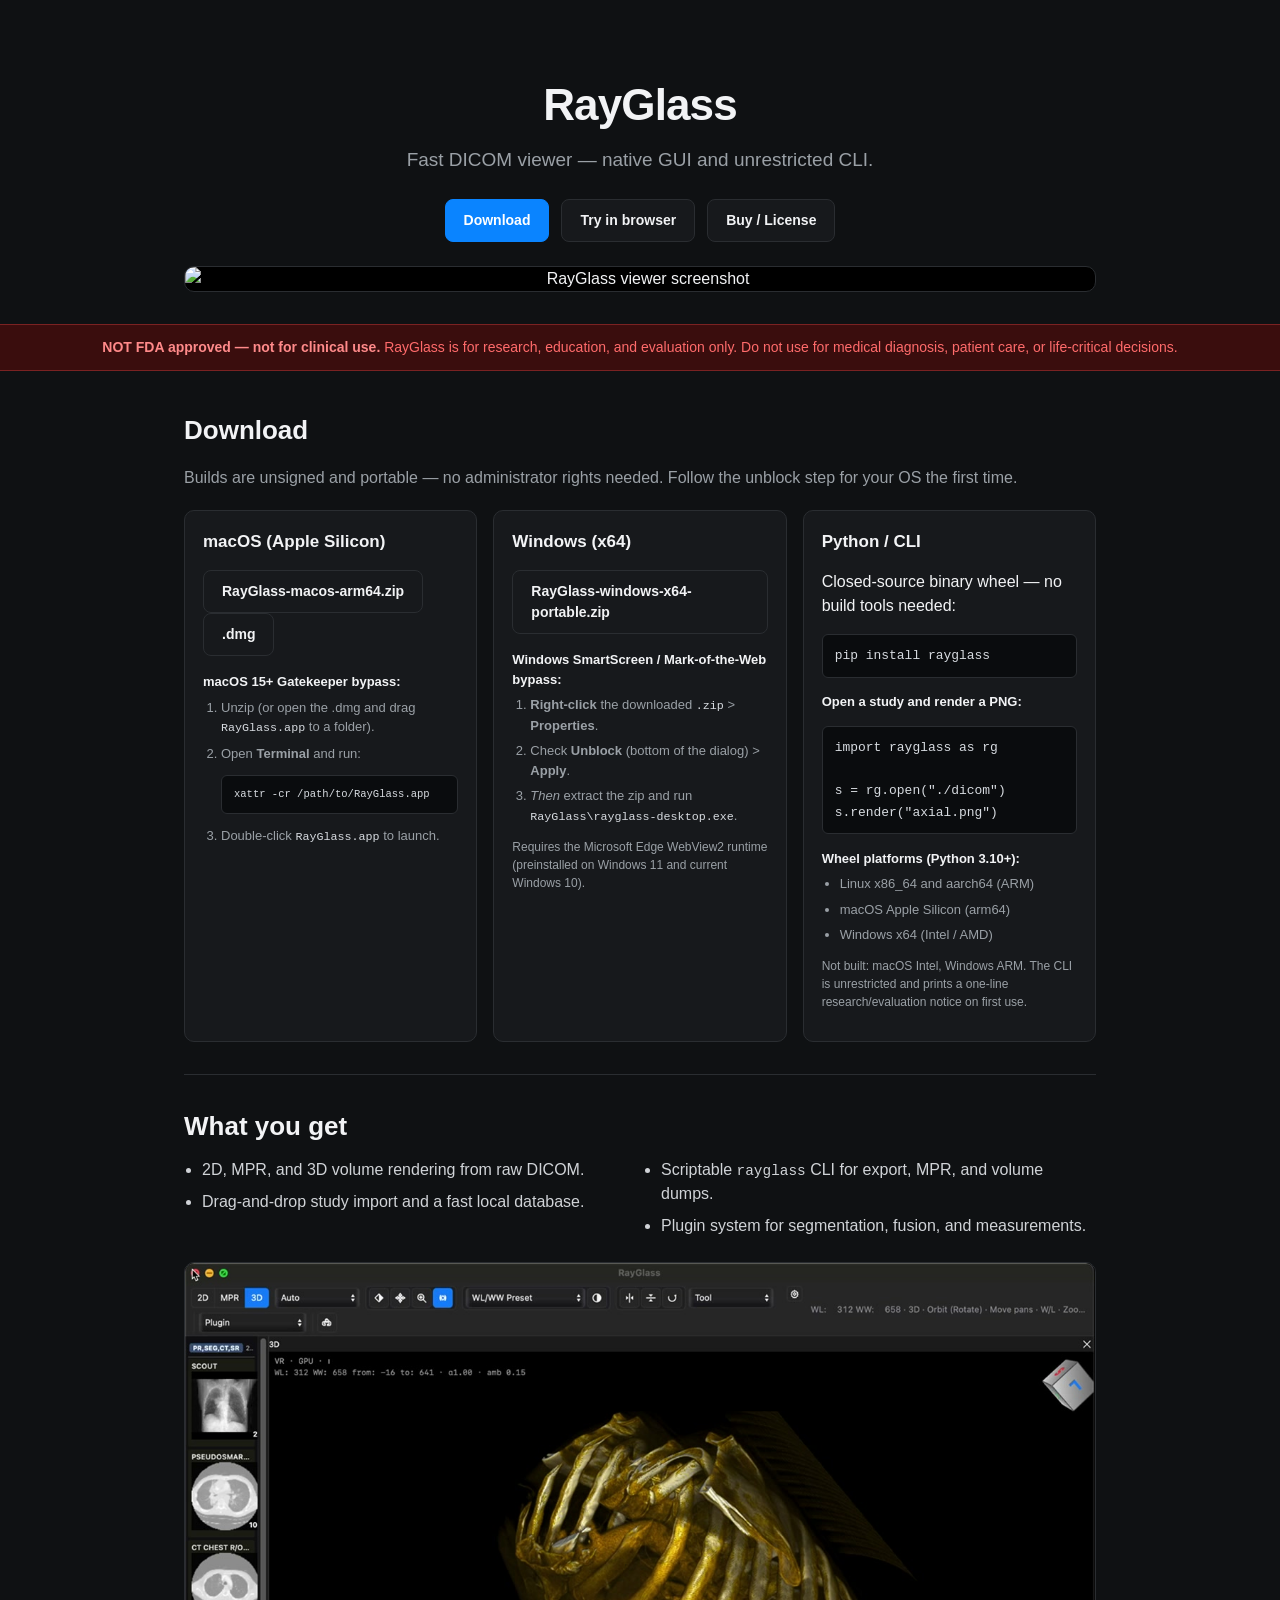
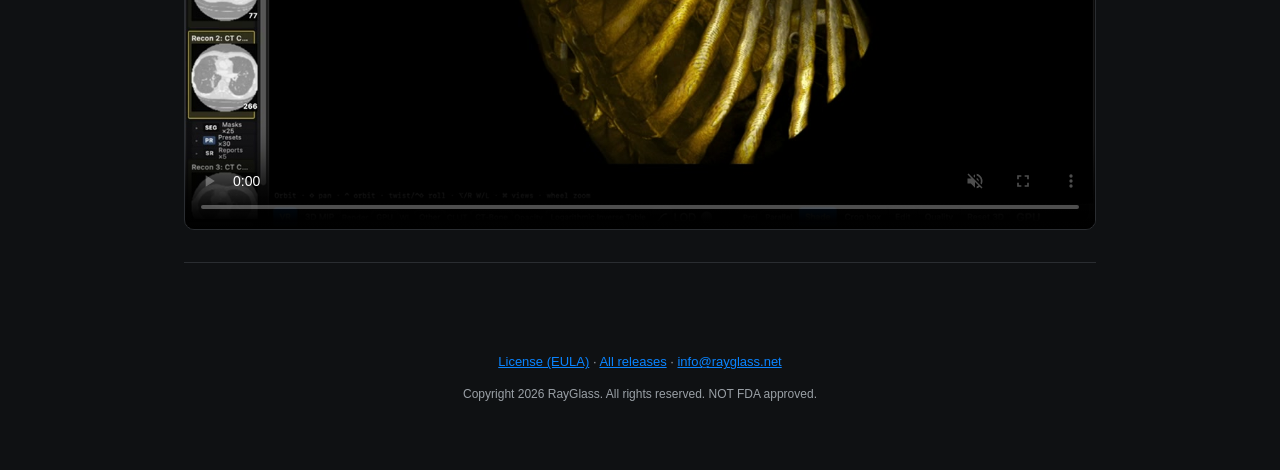
==== index.html @ 427aa5a1 "Publish WebGPU SPA under /app and ship demo CT zip. Landing page deep-links to /app/?study=ct; Pages" ====
<!doctype html>
<html lang="en">
  <head>
    <meta charset="UTF-8" />
    <meta name="viewport" content="width=device-width, initial-scale=1.0" />
    <!-- Pre-launch: keep the site out of search indexes. -->
    <meta name="robots" content="noindex, nofollow" />
    <title>RayGlass — DICOM viewer (evaluation)</title>
    <meta
      name="description"
      content="RayGlass — fast DICOM viewer with GUI and CLI. Research/evaluation use only; not for clinical diagnosis."
    />
    <link rel="stylesheet" href="./styles.css" />
  </head>
  <body>
    <header class="hero">
      <h1>RayGlass</h1>
      <p class="tagline">Fast DICOM viewer — native GUI and unrestricted CLI.</p>
      <div class="cta">
        <a class="btn primary" href="#download">Download</a>
        <a class="btn" href="/app/?study=ct">Try in browser</a>
        <a class="btn" href="mailto:info@rayglass.net?subject=RayGlass%20license%20/%20purchase"
          >Buy / License</a
        >
      </div>
      <!-- MEDIA SLOT: hero screenshot (add docs/website/assets/hero.png). -->
      <figure class="media hero-media">
        <img src="./assets/hero.png" alt="RayGlass viewer screenshot" loading="lazy" />
      </figure>
    </header>

    <div class="banner" role="alert">
      <strong>NOT FDA approved — not for clinical use.</strong> RayGlass is for research,
      education, and evaluation only. Do not use for medical diagnosis, patient care, or
      life-critical decisions.
    </div>

    <main>
      <section id="download" class="section">
        <h2>Download</h2>
        <p class="muted">
          Builds are unsigned and portable — no administrator rights needed. Follow the unblock step
          for your OS the first time.
        </p>

        <div class="cards">
          <article class="card">
            <h3>macOS (Apple Silicon)</h3>
            <p>
              <a
                class="btn"
                href="https://github.com/rayglass-org/rayglass.net/releases/latest/download/RayGlass-macos-arm64.zip"
                >RayGlass-macos-arm64.zip</a
              >
              <a
                class="btn ghost"
                href="https://github.com/rayglass-org/rayglass.net/releases/latest/download/RayGlass-macos-arm64.dmg"
                >.dmg</a
              >
            </p>
            <p class="steps-label">macOS 15+ Gatekeeper bypass:</p>
            <ol>
              <li>Unzip (or open the .dmg and drag <code>RayGlass.app</code> to a folder).</li>
              <li>
                Open <strong>Terminal</strong> and run:
                <pre><code>xattr -cr /path/to/RayGlass.app</code></pre>
              </li>
              <li>Double-click <code>RayGlass.app</code> to launch.</li>
            </ol>
          </article>

          <article class="card">
            <h3>Windows (x64)</h3>
            <p>
              <a
                class="btn"
                href="https://github.com/rayglass-org/rayglass.net/releases/latest/download/RayGlass-windows-x64-portable.zip"
                >RayGlass-windows-x64-portable.zip</a
              >
            </p>
            <p class="steps-label">Windows SmartScreen / Mark-of-the-Web bypass:</p>
            <ol>
              <li>
                <strong>Right-click</strong> the downloaded <code>.zip</code> &gt;
                <strong>Properties</strong>.
              </li>
              <li>
                Check <strong>Unblock</strong> (bottom of the dialog) &gt; <strong>Apply</strong>.
              </li>
              <li>
                <em>Then</em> extract the zip and run <code>RayGlass\rayglass-desktop.exe</code>.
              </li>
            </ol>
            <p class="muted small">
              Requires the Microsoft Edge WebView2 runtime (preinstalled on Windows 11 and current
              Windows 10).
            </p>
          </article>

          <article class="card">
            <h3>Python / CLI</h3>
            <p>Closed-source binary wheel — no build tools needed:</p>
            <pre><code>pip install rayglass</code></pre>
            <p class="steps-label">Open a study and render a PNG:</p>
            <pre><code>import rayglass as rg

s = rg.open("./dicom")
s.render("axial.png")</code></pre>
            <p class="steps-label">Wheel platforms (Python 3.10+):</p>
            <ul>
              <li>Linux x86_64 and aarch64 (ARM)</li>
              <li>macOS Apple Silicon (arm64)</li>
              <li>Windows x64 (Intel / AMD)</li>
            </ul>
            <p class="muted small">
              Not built: macOS Intel, Windows ARM. The CLI is unrestricted and prints a one-line
              research/evaluation notice on first use.
            </p>
          </article>
        </div>
      </section>

      <section class="section">
        <h2>What you get</h2>
        <ul class="features">
          <li>2D, MPR, and 3D volume rendering from raw DICOM.</li>
          <li>Drag-and-drop study import and a fast local database.</li>
          <li>Scriptable <code>rayglass</code> CLI for export, MPR, and volume dumps.</li>
          <li>Plugin system for segmentation, fusion, and measurements.</li>
        </ul>
        <figure class="media">
          <video
            controls
            muted
            playsinline
            loop
            preload="metadata"
            poster="./assets/walkthrough-poster.jpg"
          >
            <source src="./assets/walkthrough.mp4" type="video/mp4" />
          </video>
        </figure>
      </section>
    </main>

    <footer class="footer">
      <p>
        <a href="./license.html">License (EULA)</a>
        &middot;
        <a href="https://github.com/rayglass-org/rayglass.net/releases">All releases</a>
        &middot;
        <a href="mailto:info@rayglass.net">info@rayglass.net</a>
      </p>
      <p class="muted small">Copyright 2026 RayGlass. All rights reserved. NOT FDA approved.</p>
    </footer>
  </body>
</html>
---- styles.css ----
:root {
  --bg: #0f1113;
  --panel: #17191c;
  --fg: #f2f3f5;
  --muted: #9aa0a6;
  --accent: #0a84ff;
  --border: #2a2d31;
  --warn-bg: #3a0d0d;
  --warn-border: #7a2222;
  --warn-fg: #ff6b6b;
  --font: -apple-system, BlinkMacSystemFont, "Segoe UI", Roboto, Helvetica, Arial, sans-serif;
  --mono: ui-monospace, SFMono-Regular, Menlo, Consolas, monospace;
}

* {
  box-sizing: border-box;
}

html,
body {
  margin: 0;
  background: var(--bg);
  color: var(--fg);
  font-family: var(--font);
  line-height: 1.5;
}

a {
  color: var(--accent);
}

code,
pre {
  font-family: var(--mono);
  font-size: 0.9em;
}

pre {
  background: #0a0c0e;
  border: 1px solid var(--border);
  border-radius: 6px;
  padding: 10px 12px;
  overflow-x: auto;
}

.hero {
  max-width: 960px;
  margin: 0 auto;
  padding: 72px 24px 32px;
  text-align: center;
}

.hero h1 {
  font-size: 44px;
  margin: 0 0 8px;
  letter-spacing: -0.02em;
}

.tagline {
  font-size: 19px;
  color: var(--muted);
  margin: 0 0 24px;
}

.cta {
  display: flex;
  gap: 12px;
  justify-content: center;
  flex-wrap: wrap;
}

.btn {
  display: inline-block;
  padding: 10px 18px;
  border-radius: 8px;
  border: 1px solid var(--border);
  background: var(--panel);
  color: var(--fg);
  text-decoration: none;
  font-weight: 600;
  font-size: 14px;
}

.btn.primary {
  background: var(--accent);
  border-color: var(--accent);
  color: #fff;
}

.btn.ghost {
  background: transparent;
}

.btn:hover {
  filter: brightness(1.1);
}

.banner {
  background: var(--warn-bg);
  border-top: 1px solid var(--warn-border);
  border-bottom: 1px solid var(--warn-border);
  color: var(--warn-fg);
  text-align: center;
  padding: 12px 24px;
  font-size: 14px;
}

.banner strong {
  color: #ff8a8a;
}

main {
  max-width: 960px;
  margin: 0 auto;
  padding: 8px 24px 48px;
}

.section {
  padding: 32px 0;
  border-bottom: 1px solid var(--border);
}

.section h2 {
  font-size: 26px;
  margin: 0 0 8px;
}

.muted {
  color: var(--muted);
}

.small {
  font-size: 12px;
}

.cards {
  display: grid;
  grid-template-columns: repeat(auto-fit, minmax(260px, 1fr));
  gap: 16px;
  margin-top: 20px;
}

.card {
  background: var(--panel);
  border: 1px solid var(--border);
  border-radius: 10px;
  padding: 18px;
}

.card h3 {
  margin: 0 0 12px;
  font-size: 17px;
}

.steps-label {
  font-weight: 600;
  margin: 14px 0 6px;
  font-size: 13px;
}

.features {
  columns: 2;
  gap: 24px;
  margin: 12px 0 0;
  padding-left: 18px;
  color: #d0d3d7;
}

.features li {
  margin-bottom: 8px;
}

.card ol,
.card ul {
  margin: 0;
  padding-left: 18px;
  font-size: 13px;
  color: var(--muted);
}

.card ol li,
.card ul li {
  margin-bottom: 6px;
}

.card code {
  color: #d7dbe0;
}

.media {
  margin: 24px 0 0;
}

.media img,
.media video {
  width: 100%;
  border: 1px solid var(--border);
  border-radius: 10px;
  display: block;
  background: #000;
}

.footer {
  max-width: 960px;
  margin: 0 auto;
  padding: 28px 24px 56px;
  text-align: center;
  color: var(--muted);
  font-size: 13px;
}

@media (max-width: 640px) {
  .features {
    columns: 1;
  }
  .hero {
    padding-top: 48px;
  }
  .hero h1 {
    font-size: 34px;
  }
}
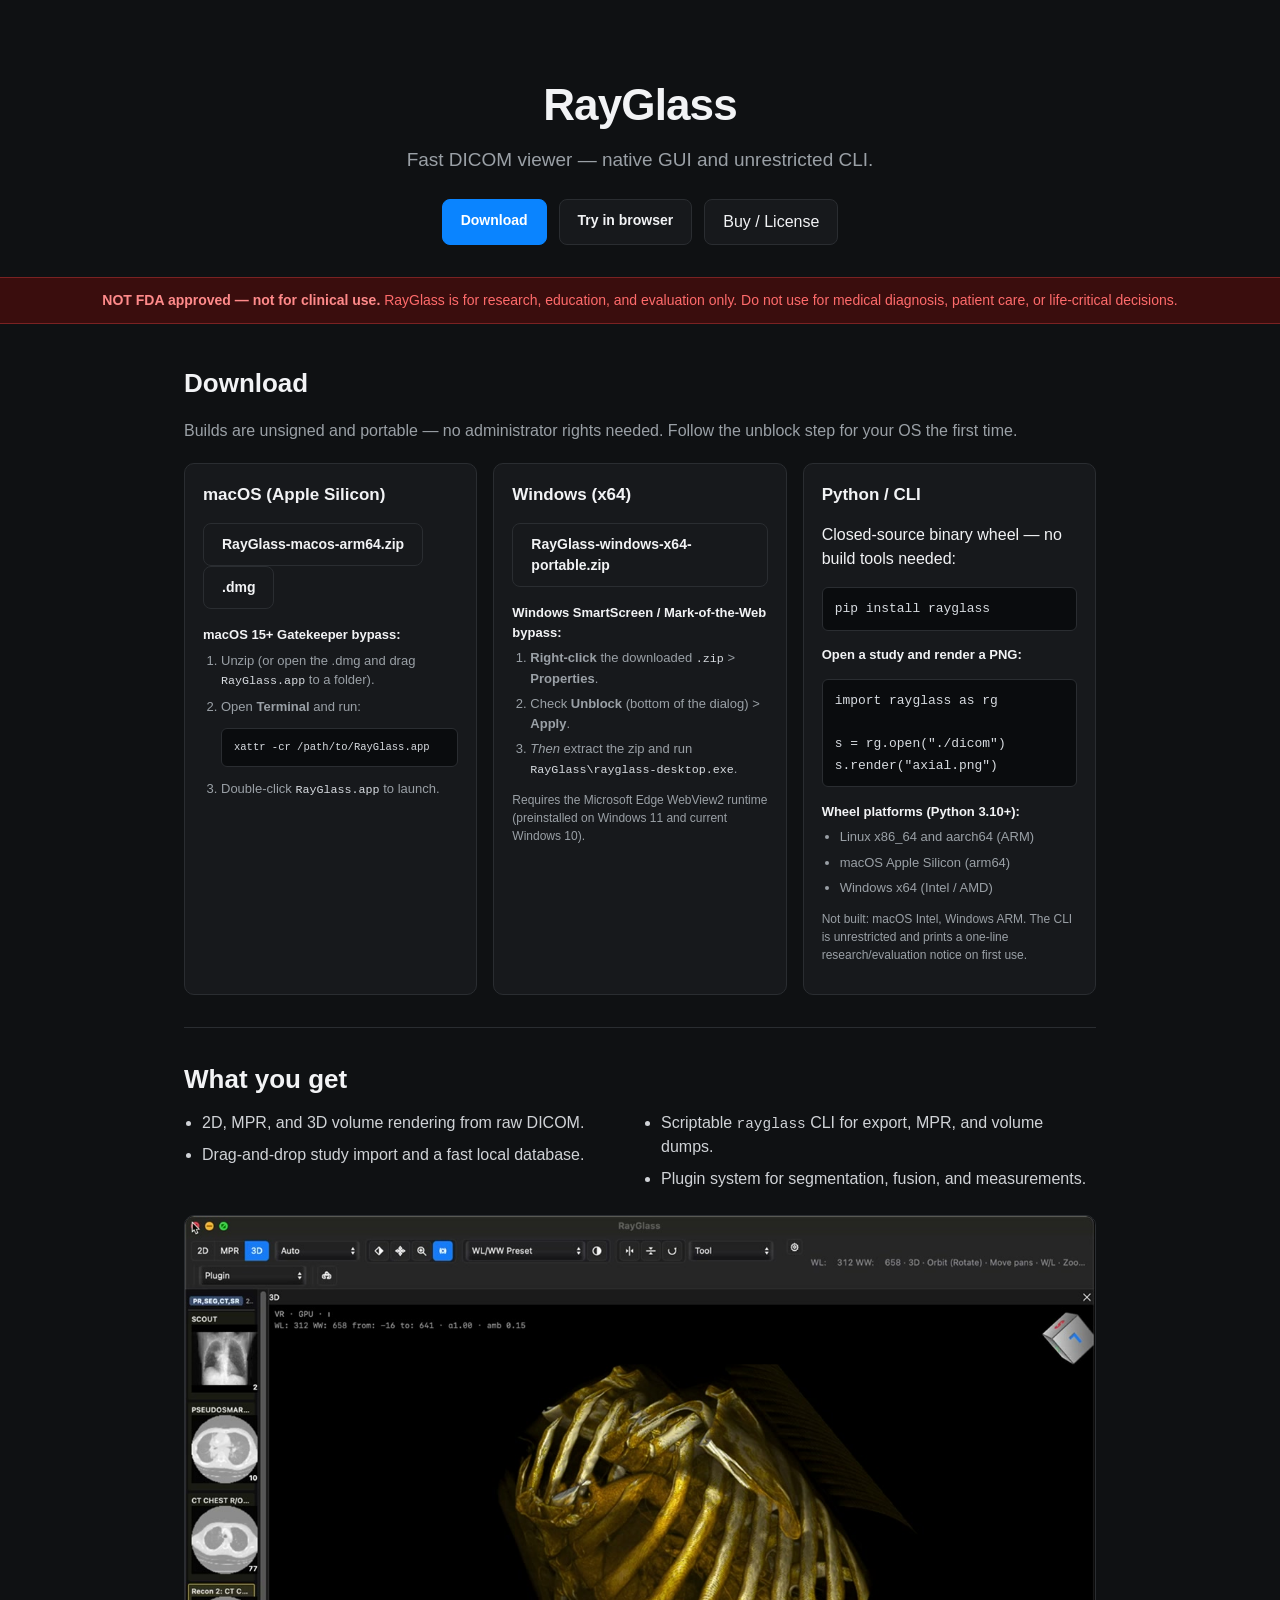
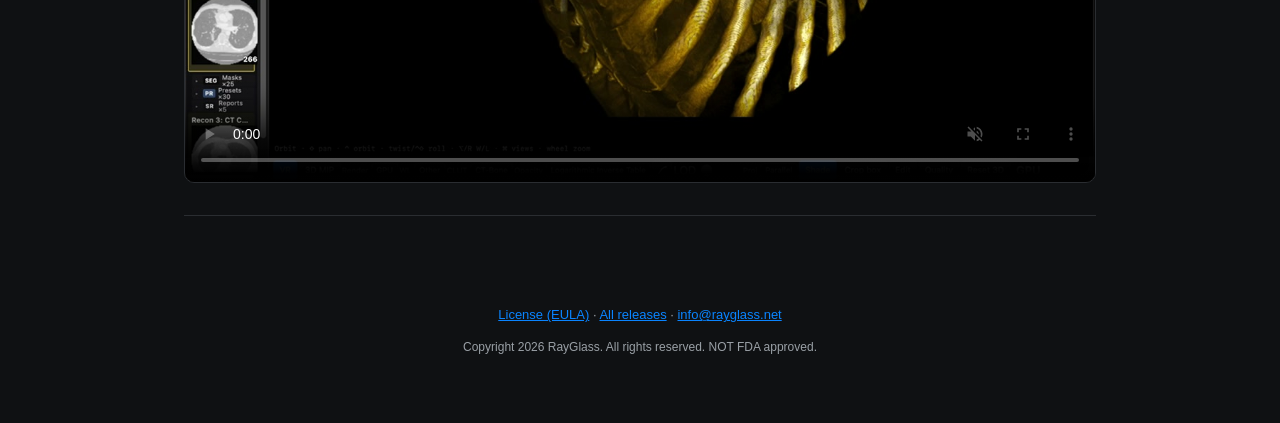
==== commit b2d590fc: "Landing: CTA dialogs for Buy/License and Try in browser; drop hero screenshot placeholder." ====
--- a/index.html
+++ b/index.html
@@ -18,15 +18,17 @@
       <p class="tagline">Fast DICOM viewer — native GUI and unrestricted CLI.</p>
       <div class="cta">
         <a class="btn primary" href="#download">Download</a>
-        <a class="btn" href="/app/?study=ct">Try in browser</a>
-        <a class="btn" href="mailto:info@rayglass.net?subject=RayGlass%20license%20/%20purchase"
-          >Buy / License</a
+        <a
+          class="btn"
+          id="try-browser-btn"
+          href="/app/?study=ct"
+          aria-haspopup="dialog"
+          >Try in browser</a
         >
+        <button type="button" class="btn" id="buy-license-btn" aria-haspopup="dialog">
+          Buy / License
+        </button>
       </div>
-      <!-- MEDIA SLOT: hero screenshot (add docs/website/assets/hero.png). -->
-      <figure class="media hero-media">
-        <img src="./assets/hero.png" alt="RayGlass viewer screenshot" loading="lazy" />
-      </figure>
     </header>
 
     <div class="banner" role="alert">
@@ -153,5 +155,59 @@
       </p>
       <p class="muted small">Copyright 2026 RayGlass. All rights reserved. NOT FDA approved.</p>
     </footer>
+
+    <dialog id="buy-license-dialog" class="note-dialog">
+      <p>
+        Not ready to sell licenses yet — we're still working on it. Evaluation builds remain free
+        for research and education.
+      </p>
+      <form method="dialog" class="note-dialog-actions">
+        <button type="submit" class="btn primary">Got it</button>
+      </form>
+    </dialog>
+
+    <dialog id="try-browser-dialog" class="note-dialog">
+      <p>
+        The browser demo is a quick taste of RayGlass — sample data only, limited UI. The desktop
+        app is the real product: richer tools, faster load, and full GPU performance on your
+        machine.
+      </p>
+      <form method="dialog" class="note-dialog-actions">
+        <a class="btn" href="#download" id="try-browser-download">Download desktop</a>
+        <button type="submit" class="btn primary" value="continue">Continue in browser</button>
+      </form>
+    </dialog>
+    <script>
+      (function () {
+        var buyBtn = document.getElementById("buy-license-btn");
+        var buyDlg = document.getElementById("buy-license-dialog");
+        if (buyBtn && buyDlg) {
+          buyBtn.addEventListener("click", function () {
+            buyDlg.showModal();
+          });
+        }
+
+        var tryBtn = document.getElementById("try-browser-btn");
+        var tryDlg = document.getElementById("try-browser-dialog");
+        var tryDownload = document.getElementById("try-browser-download");
+        if (!tryBtn || !tryDlg) return;
+        var tryHref = tryBtn.getAttribute("href");
+
+        tryBtn.addEventListener("click", function (e) {
+          e.preventDefault();
+          tryDlg.showModal();
+        });
+        if (tryDownload) {
+          tryDownload.addEventListener("click", function () {
+            tryDlg.close();
+          });
+        }
+        tryDlg.addEventListener("close", function () {
+          if (tryDlg.returnValue === "continue" && tryHref) {
+            window.location.href = tryHref;
+          }
+        });
+      })();
+    </script>
   </body>
 </html>
--- a/styles.css
+++ b/styles.css
@@ -95,6 +95,36 @@
   filter: brightness(1.1);
 }
 
+button.btn {
+  cursor: pointer;
+  font: inherit;
+}
+
+.note-dialog {
+  border: 1px solid var(--border);
+  border-radius: 10px;
+  background: var(--panel);
+  color: var(--fg);
+  padding: 24px;
+  max-width: min(420px, calc(100vw - 32px));
+}
+
+.note-dialog::backdrop {
+  background: rgba(0, 0, 0, 0.55);
+}
+
+.note-dialog p {
+  margin: 0 0 18px;
+  line-height: 1.45;
+}
+
+.note-dialog-actions {
+  display: flex;
+  justify-content: flex-end;
+  flex-wrap: wrap;
+  gap: 10px;
+}
+
 .banner {
   background: var(--warn-bg);
   border-top: 1px solid var(--warn-border);
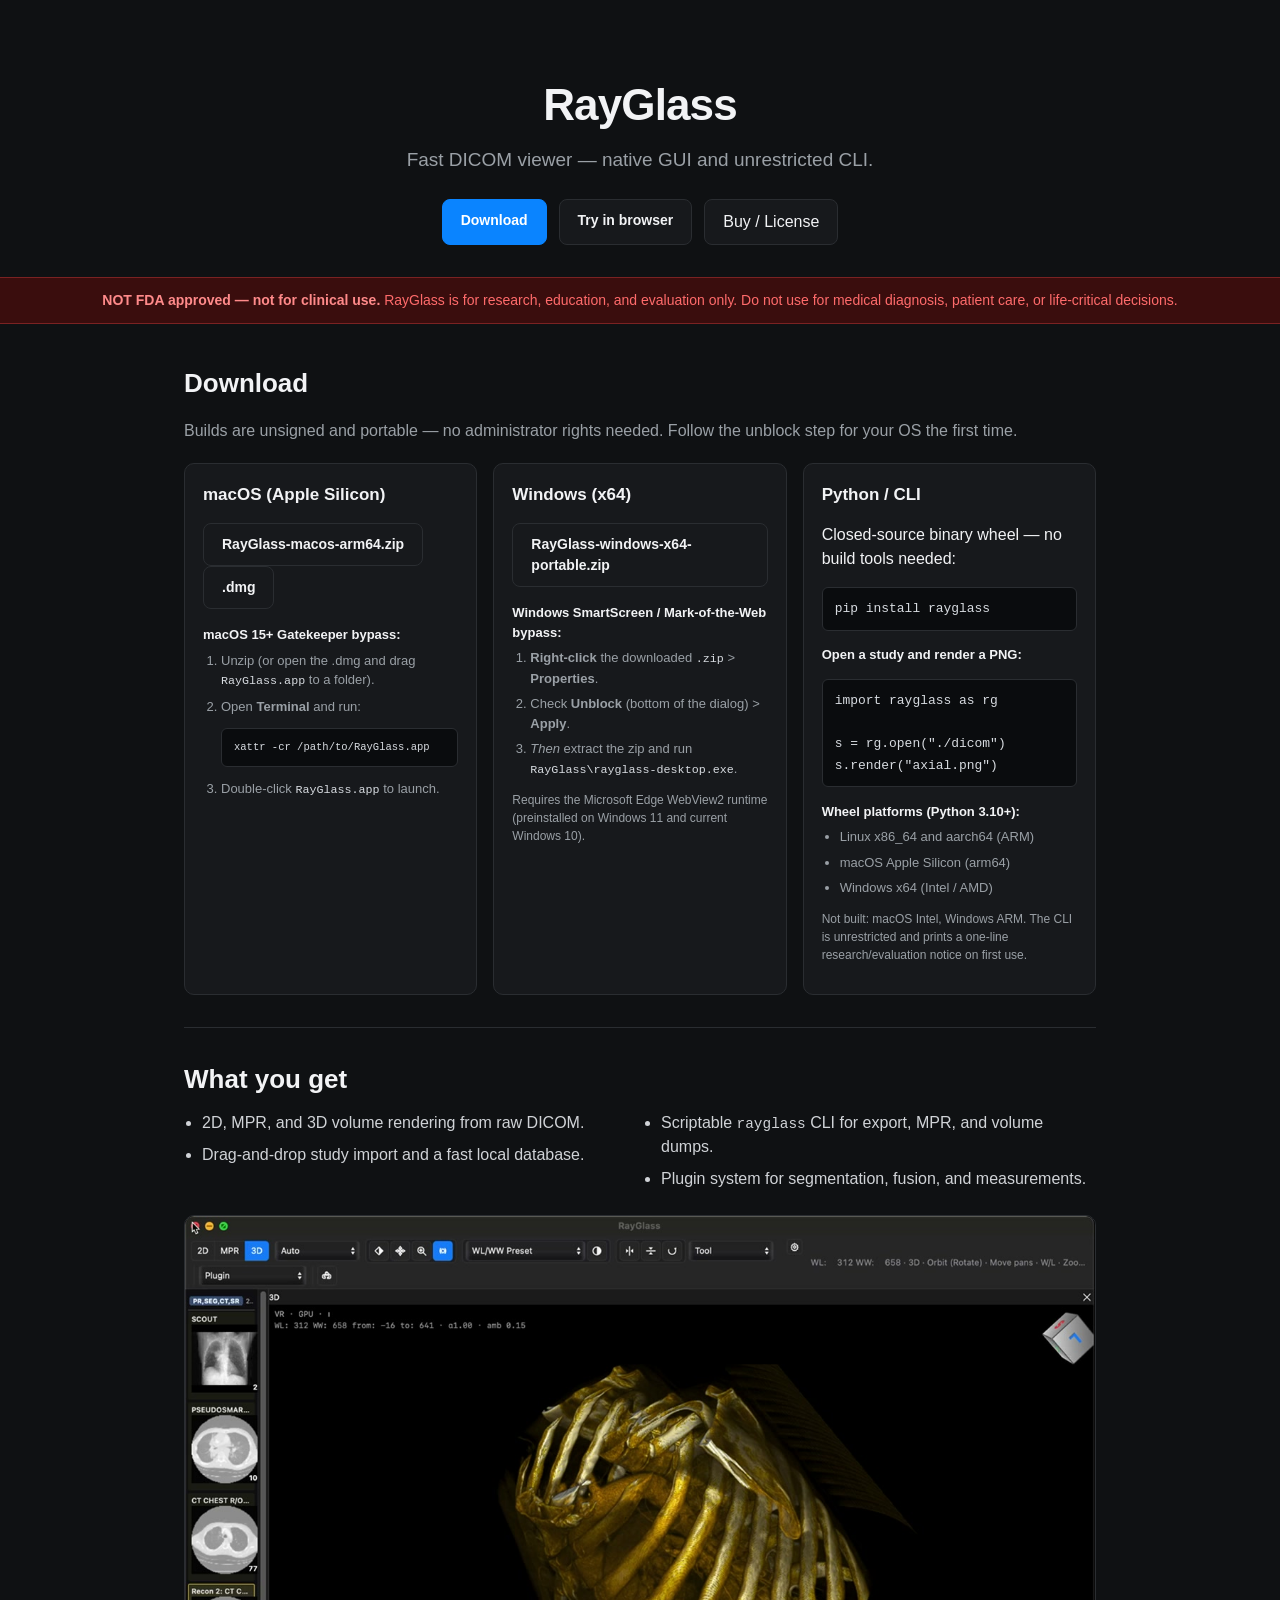
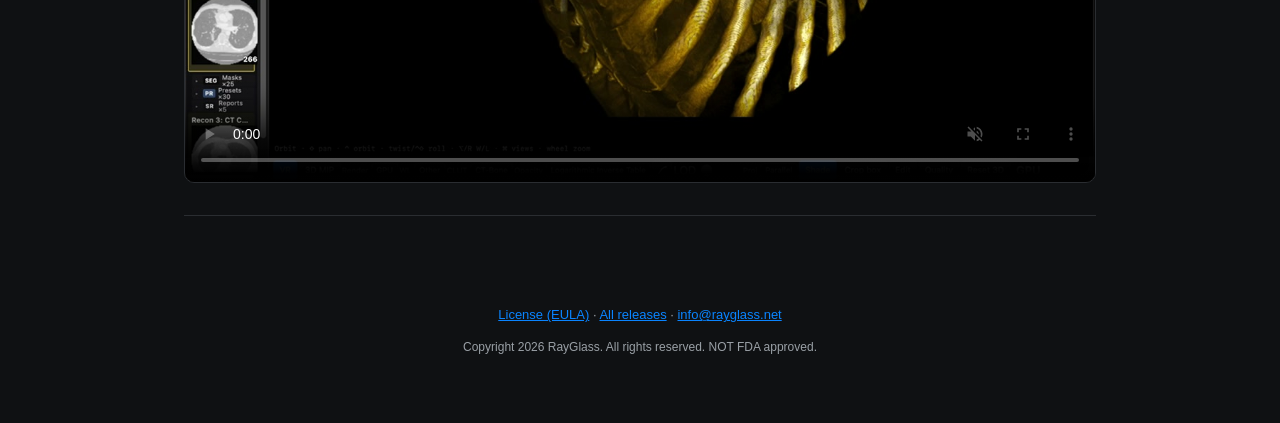
==== commit e69e13d6: "Fix dialog chrome: dark themed panels, cache-bust stylesheet." ====
--- a/index.html
+++ b/index.html
@@ -10,7 +10,7 @@
       name="description"
       content="RayGlass — fast DICOM viewer with GUI and CLI. Research/evaluation use only; not for clinical diagnosis."
     />
-    <link rel="stylesheet" href="./styles.css" />
+    <link rel="stylesheet" href="./styles.css?v=2" />
   </head>
   <body>
     <header class="hero">
@@ -157,6 +157,7 @@
     </footer>
 
     <dialog id="buy-license-dialog" class="note-dialog">
+      <h3>Licensing</h3>
       <p>
         Not ready to sell licenses yet — we're still working on it. Evaluation builds remain free
         for research and education.
@@ -167,10 +168,10 @@
     </dialog>
 
     <dialog id="try-browser-dialog" class="note-dialog">
+      <h3>Browser demo</h3>
       <p>
-        The browser demo is a quick taste of RayGlass — sample data only, limited UI. The desktop
-        app is the real product: richer tools, faster load, and full GPU performance on your
-        machine.
+        A quick taste of RayGlass — sample data only, limited UI. The desktop app is the real
+        product: richer tools, faster load, and full GPU performance on your machine.
       </p>
       <form method="dialog" class="note-dialog-actions">
         <a class="btn" href="#download" id="try-browser-download">Download desktop</a>
--- a/styles.css
+++ b/styles.css
@@ -100,29 +100,46 @@
   font: inherit;
 }
 
-.note-dialog {
-  border: 1px solid var(--border);
-  border-radius: 10px;
+dialog.note-dialog {
+  color-scheme: dark;
+  border: 1px solid var(--border);
+  border-radius: 12px;
   background: var(--panel);
   color: var(--fg);
-  padding: 24px;
-  max-width: min(420px, calc(100vw - 32px));
-}
-
-.note-dialog::backdrop {
-  background: rgba(0, 0, 0, 0.55);
-}
-
-.note-dialog p {
-  margin: 0 0 18px;
-  line-height: 1.45;
+  padding: 28px 28px 22px;
+  width: min(440px, calc(100vw - 40px));
+  max-width: calc(100vw - 40px);
+  margin: auto;
+  box-shadow: 0 16px 48px rgba(0, 0, 0, 0.55);
+}
+
+dialog.note-dialog::backdrop {
+  background: rgba(8, 10, 12, 0.72);
+}
+
+dialog.note-dialog h3 {
+  margin: 0 0 10px;
+  font-size: 17px;
+  font-weight: 650;
+  letter-spacing: -0.01em;
+  color: var(--fg);
+}
+
+dialog.note-dialog p {
+  margin: 0 0 22px;
+  font-size: 15px;
+  line-height: 1.5;
+  color: #d7dbe0;
+  text-align: left;
 }
 
 .note-dialog-actions {
   display: flex;
   justify-content: flex-end;
+  align-items: center;
   flex-wrap: wrap;
   gap: 10px;
+  margin: 0;
 }
 
 .banner {
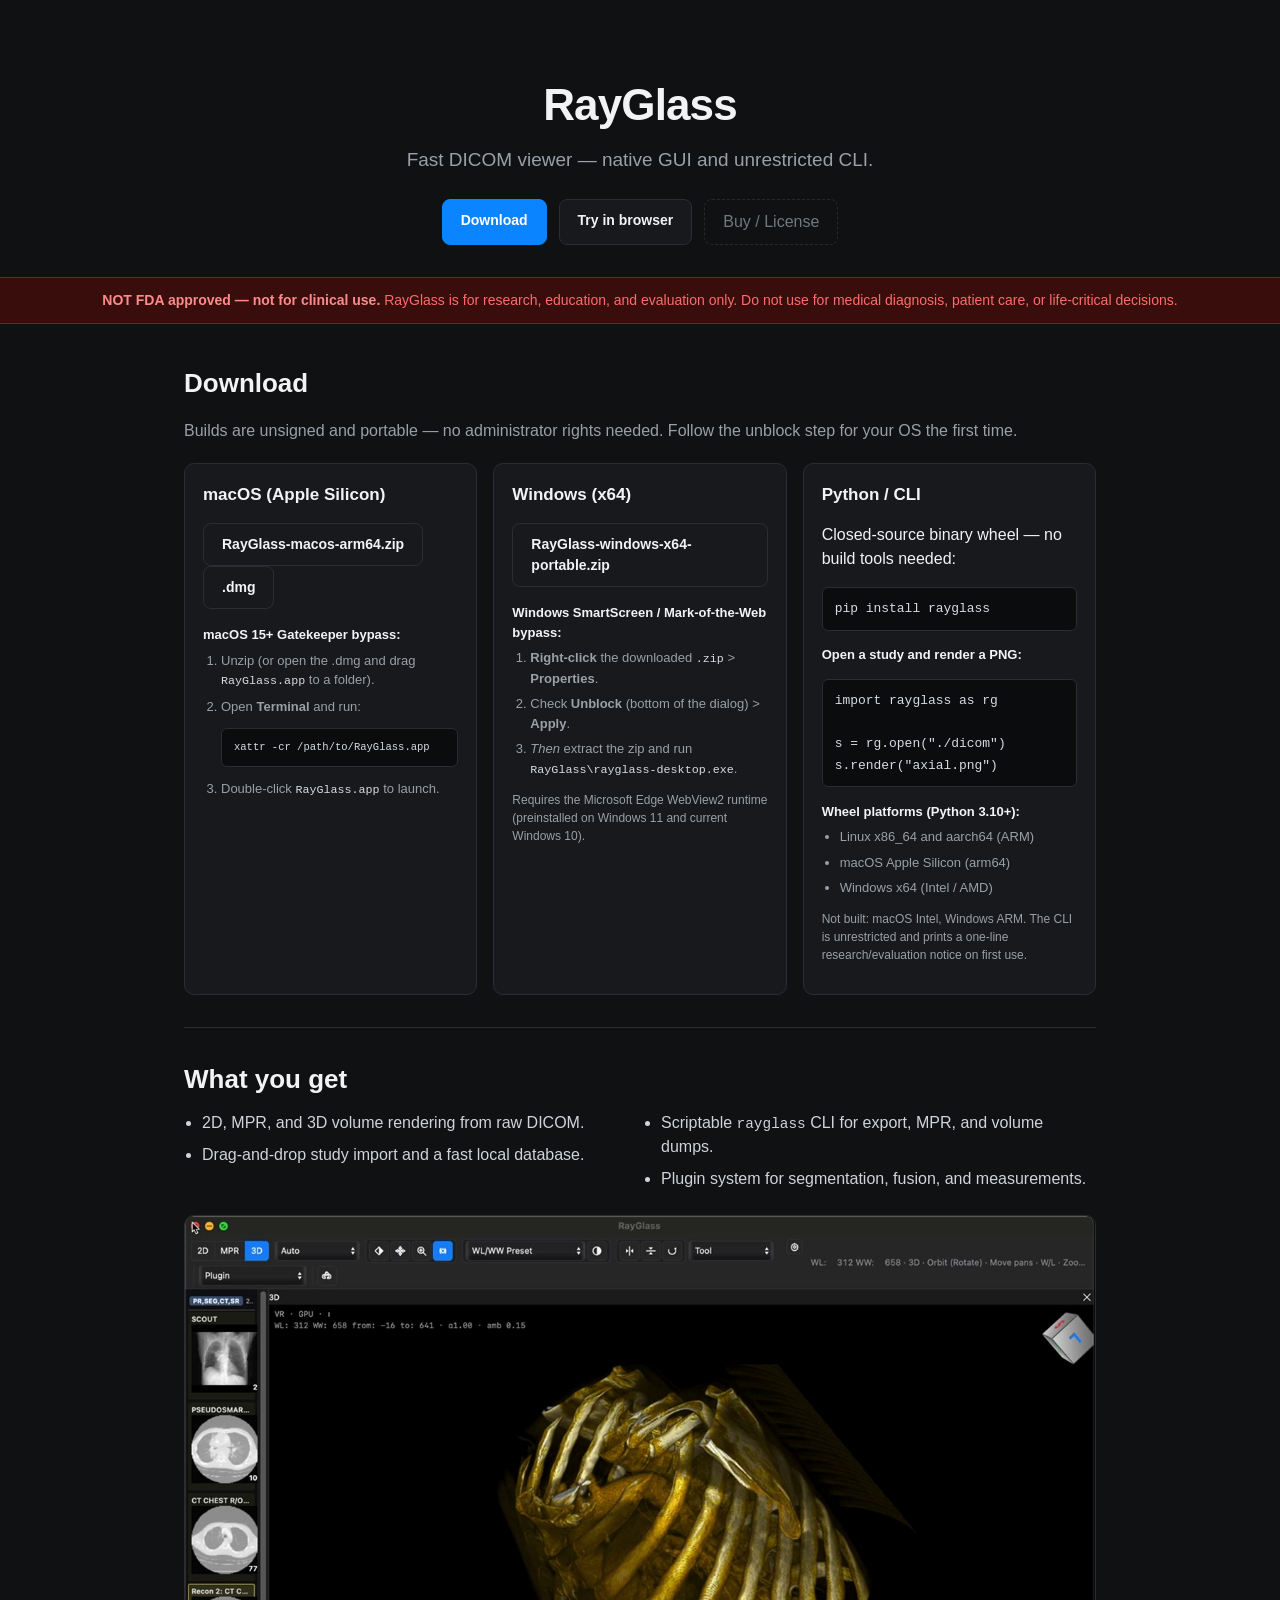
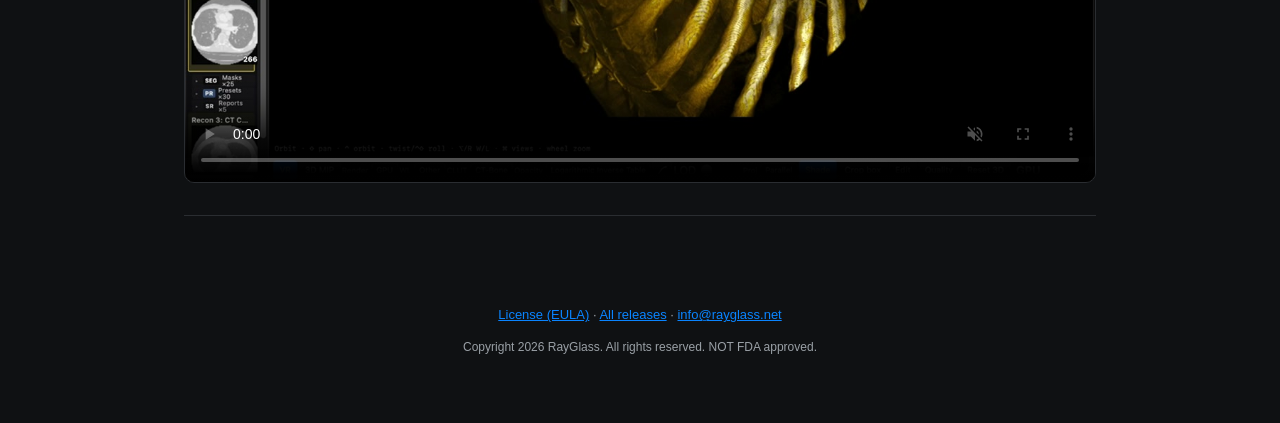
==== commit 6872bd29: "Style Buy/License CTA as deactivated (still opens note)." ====
--- a/index.html
+++ b/index.html
@@ -10,7 +10,7 @@
       name="description"
       content="RayGlass — fast DICOM viewer with GUI and CLI. Research/evaluation use only; not for clinical diagnosis."
     />
-    <link rel="stylesheet" href="./styles.css?v=2" />
+    <link rel="stylesheet" href="./styles.css?v=3" />
   </head>
   <body>
     <header class="hero">
@@ -25,7 +25,13 @@
           aria-haspopup="dialog"
           >Try in browser</a
         >
-        <button type="button" class="btn" id="buy-license-btn" aria-haspopup="dialog">
+        <button
+          type="button"
+          class="btn muted"
+          id="buy-license-btn"
+          aria-haspopup="dialog"
+          title="Licensing not available yet"
+        >
           Buy / License
         </button>
       </div>
--- a/styles.css
+++ b/styles.css
@@ -91,6 +91,21 @@
   background: transparent;
 }
 
+.btn.muted {
+  background: transparent;
+  border-color: #2f3338;
+  border-style: dashed;
+  color: var(--muted);
+  font-weight: 500;
+  opacity: 0.72;
+}
+
+.btn.muted:hover {
+  filter: none;
+  opacity: 0.9;
+  color: #b0b5bb;
+}
+
 .btn:hover {
   filter: brightness(1.1);
 }
@@ -98,6 +113,10 @@
 button.btn {
   cursor: pointer;
   font: inherit;
+}
+
+button.btn.muted {
+  cursor: not-allowed;
 }
 
 dialog.note-dialog {
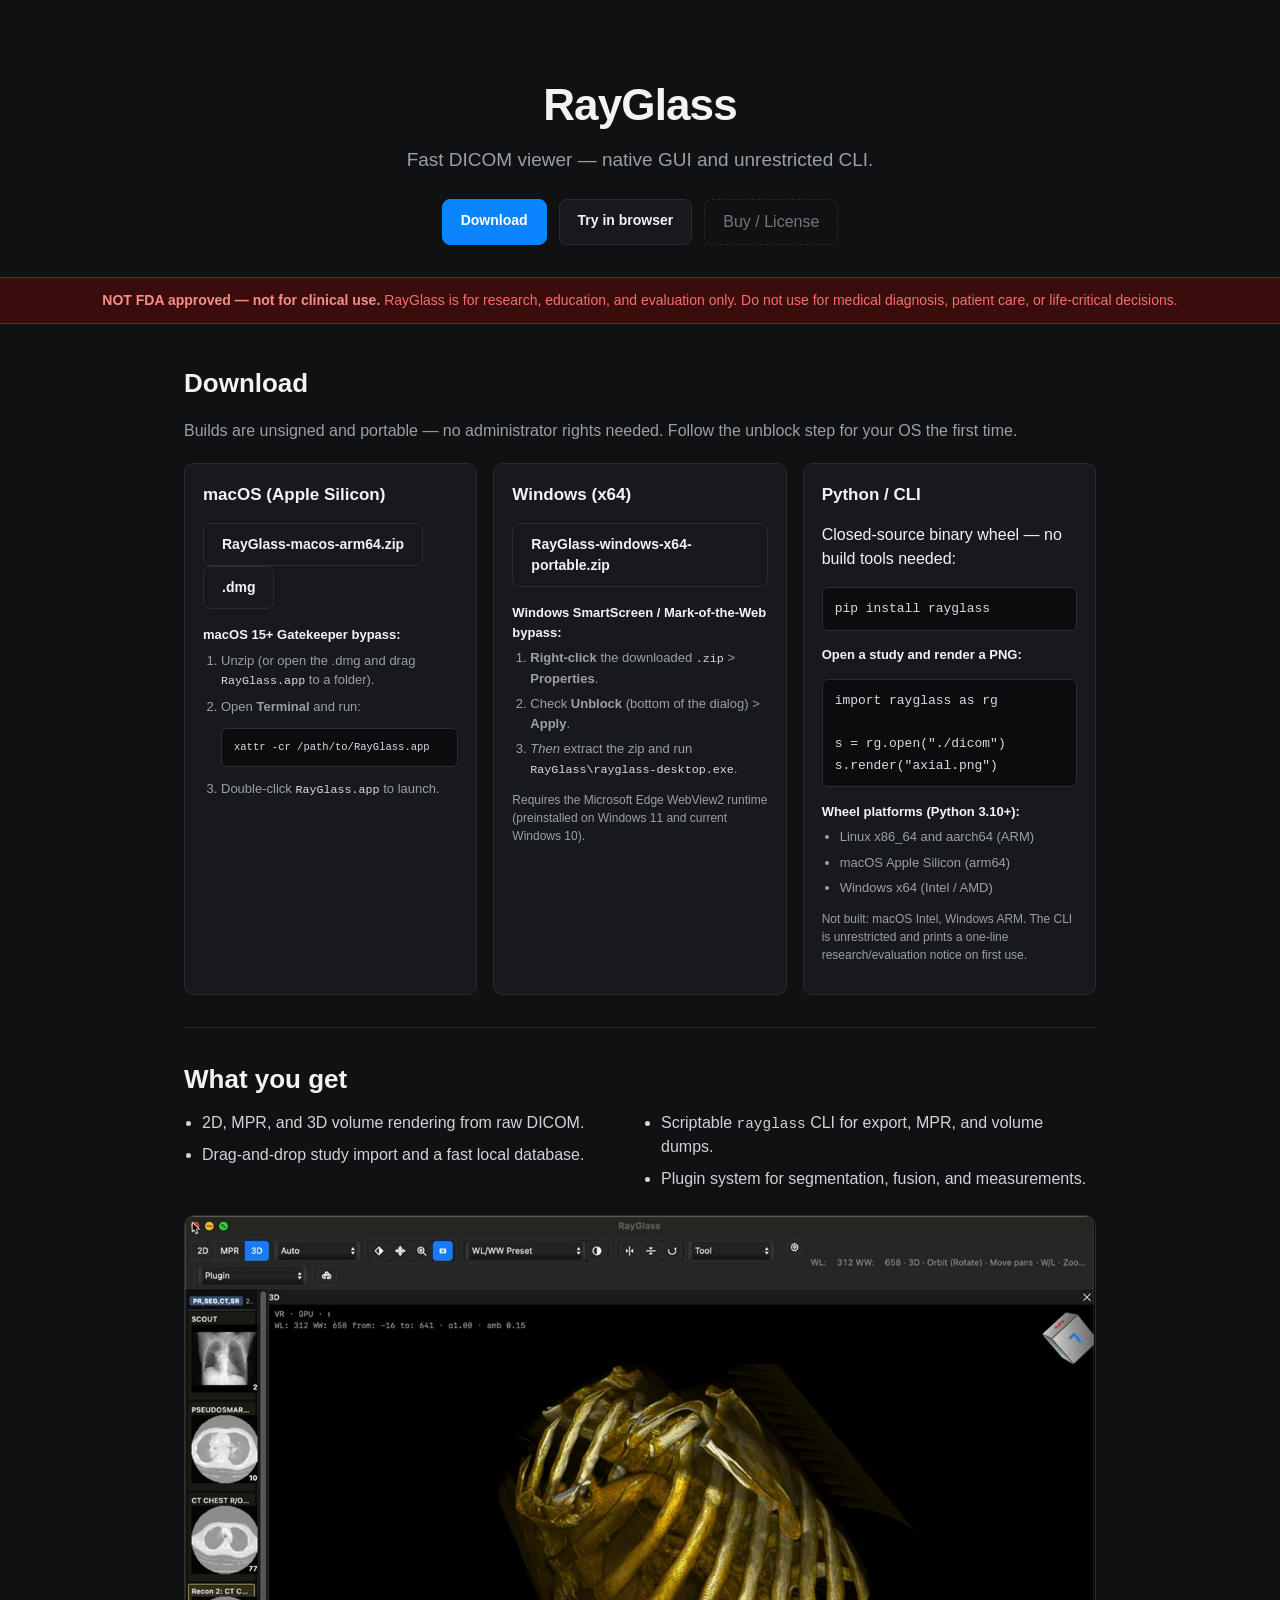
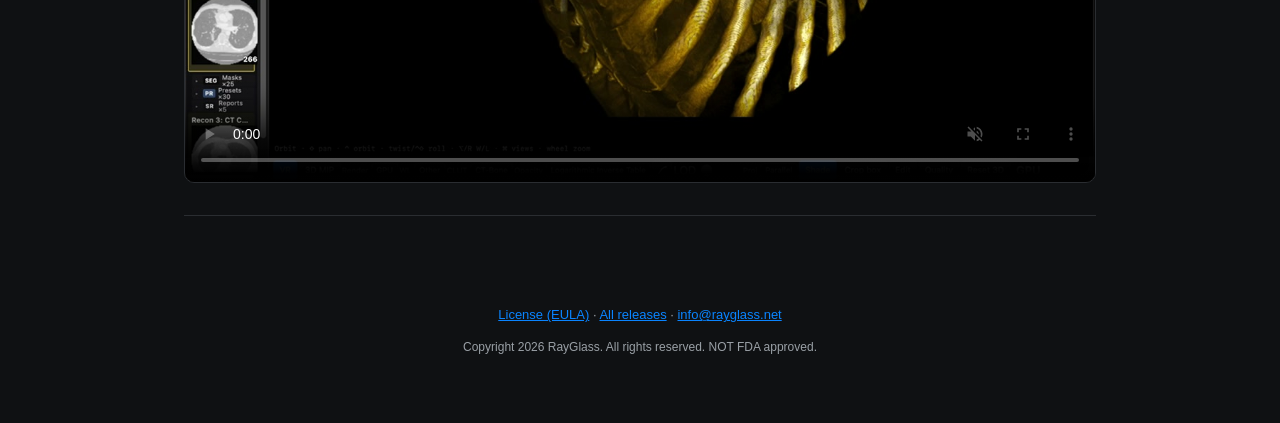
==== commit c5035d34: "Send Try in browser to the on-demand GPU demo" ====
--- a/index.html
+++ b/index.html
@@ -18,13 +18,7 @@
       <p class="tagline">Fast DICOM viewer — native GUI and unrestricted CLI.</p>
       <div class="cta">
         <a class="btn primary" href="#download">Download</a>
-        <a
-          class="btn"
-          id="try-browser-btn"
-          href="/app/?study=ct"
-          aria-haspopup="dialog"
-          >Try in browser</a
-        >
+        <a class="btn" id="try-browser-btn" href="https://demo.rayglass.net/">Try in browser</a>
         <button
           type="button"
           class="btn muted"
@@ -173,17 +167,6 @@
       </form>
     </dialog>
 
-    <dialog id="try-browser-dialog" class="note-dialog">
-      <h3>Browser demo</h3>
-      <p>
-        A quick taste of RayGlass — sample data only, limited UI. The desktop app is the real
-        product: richer tools, faster load, and full GPU performance on your machine.
-      </p>
-      <form method="dialog" class="note-dialog-actions">
-        <a class="btn" href="#download" id="try-browser-download">Download desktop</a>
-        <button type="submit" class="btn primary" value="continue">Continue in browser</button>
-      </form>
-    </dialog>
     <script>
       (function () {
         var buyBtn = document.getElementById("buy-license-btn");
@@ -193,27 +176,6 @@
             buyDlg.showModal();
           });
         }
-
-        var tryBtn = document.getElementById("try-browser-btn");
-        var tryDlg = document.getElementById("try-browser-dialog");
-        var tryDownload = document.getElementById("try-browser-download");
-        if (!tryBtn || !tryDlg) return;
-        var tryHref = tryBtn.getAttribute("href");
-
-        tryBtn.addEventListener("click", function (e) {
-          e.preventDefault();
-          tryDlg.showModal();
-        });
-        if (tryDownload) {
-          tryDownload.addEventListener("click", function () {
-            tryDlg.close();
-          });
-        }
-        tryDlg.addEventListener("close", function () {
-          if (tryDlg.returnValue === "continue" && tryHref) {
-            window.location.href = tryHref;
-          }
-        });
       })();
     </script>
   </body>
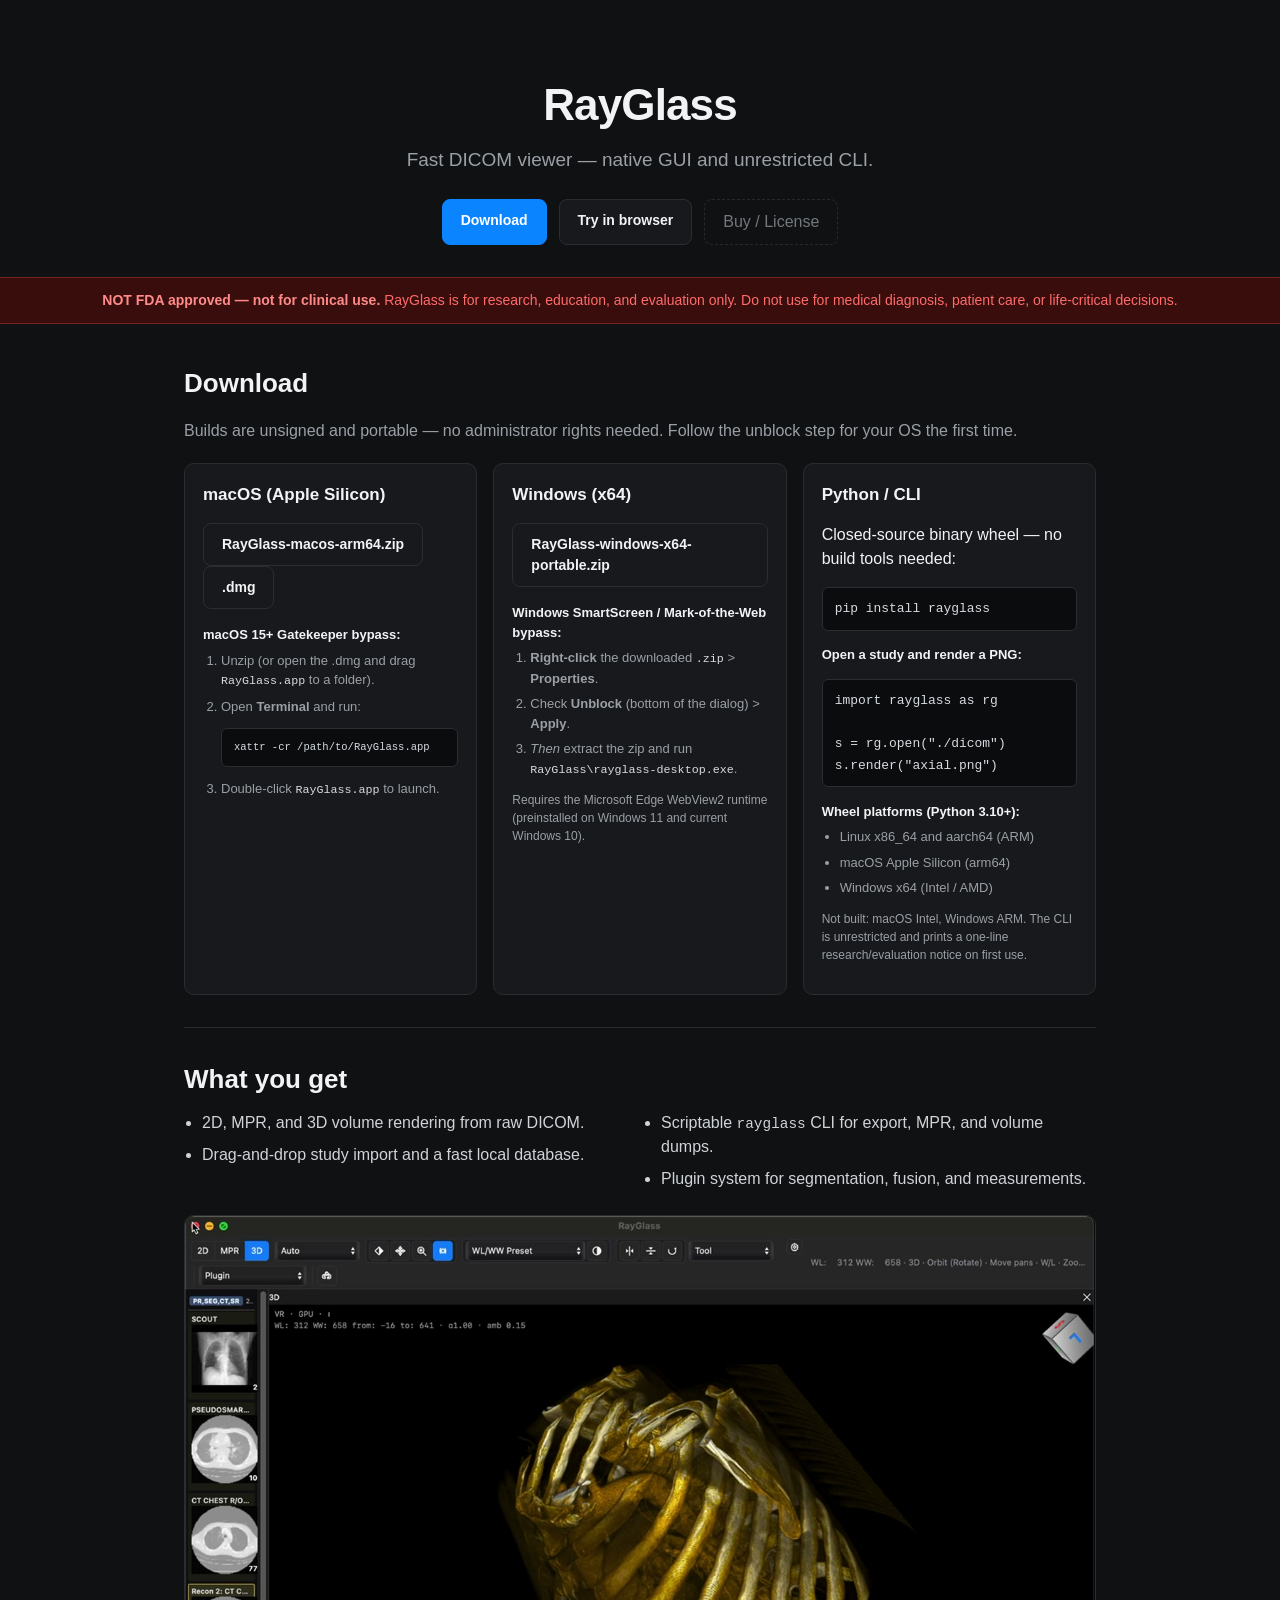
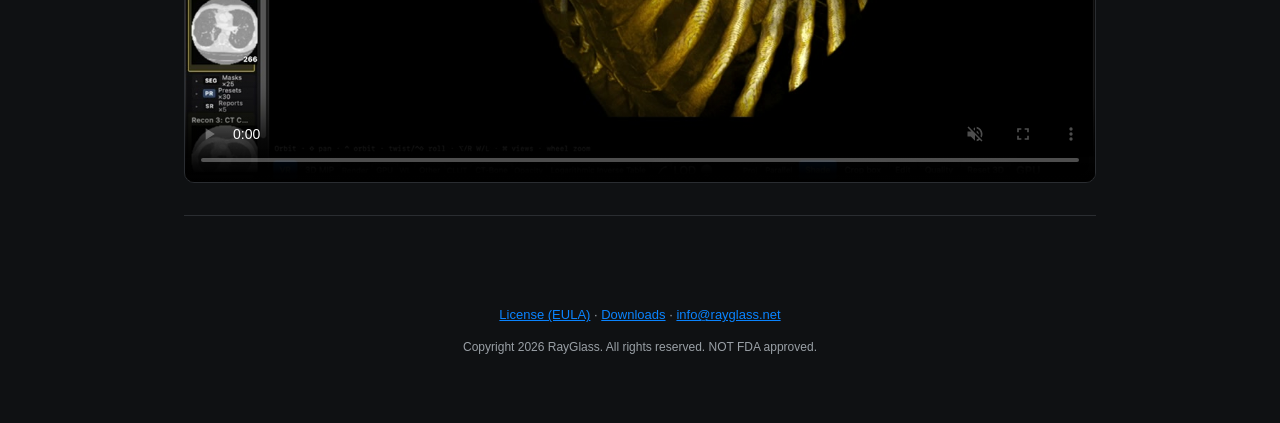
==== commit 161c178c: "Publish updated RayGlass landing page and WebGPU viewer" ====
--- a/index.html
+++ b/index.html
@@ -149,7 +149,7 @@
       <p>
         <a href="./license.html">License (EULA)</a>
         &middot;
-        <a href="https://github.com/rayglass-org/rayglass.net/releases">All releases</a>
+        <a href="#download">Downloads</a>
         &middot;
         <a href="mailto:info@rayglass.net">info@rayglass.net</a>
       </p>
@@ -168,11 +168,11 @@
     </dialog>
 
     <script>
-      (function () {
+      (() => {
         var buyBtn = document.getElementById("buy-license-btn");
         var buyDlg = document.getElementById("buy-license-dialog");
         if (buyBtn && buyDlg) {
-          buyBtn.addEventListener("click", function () {
+          buyBtn.addEventListener("click", () => {
             buyDlg.showModal();
           });
         }
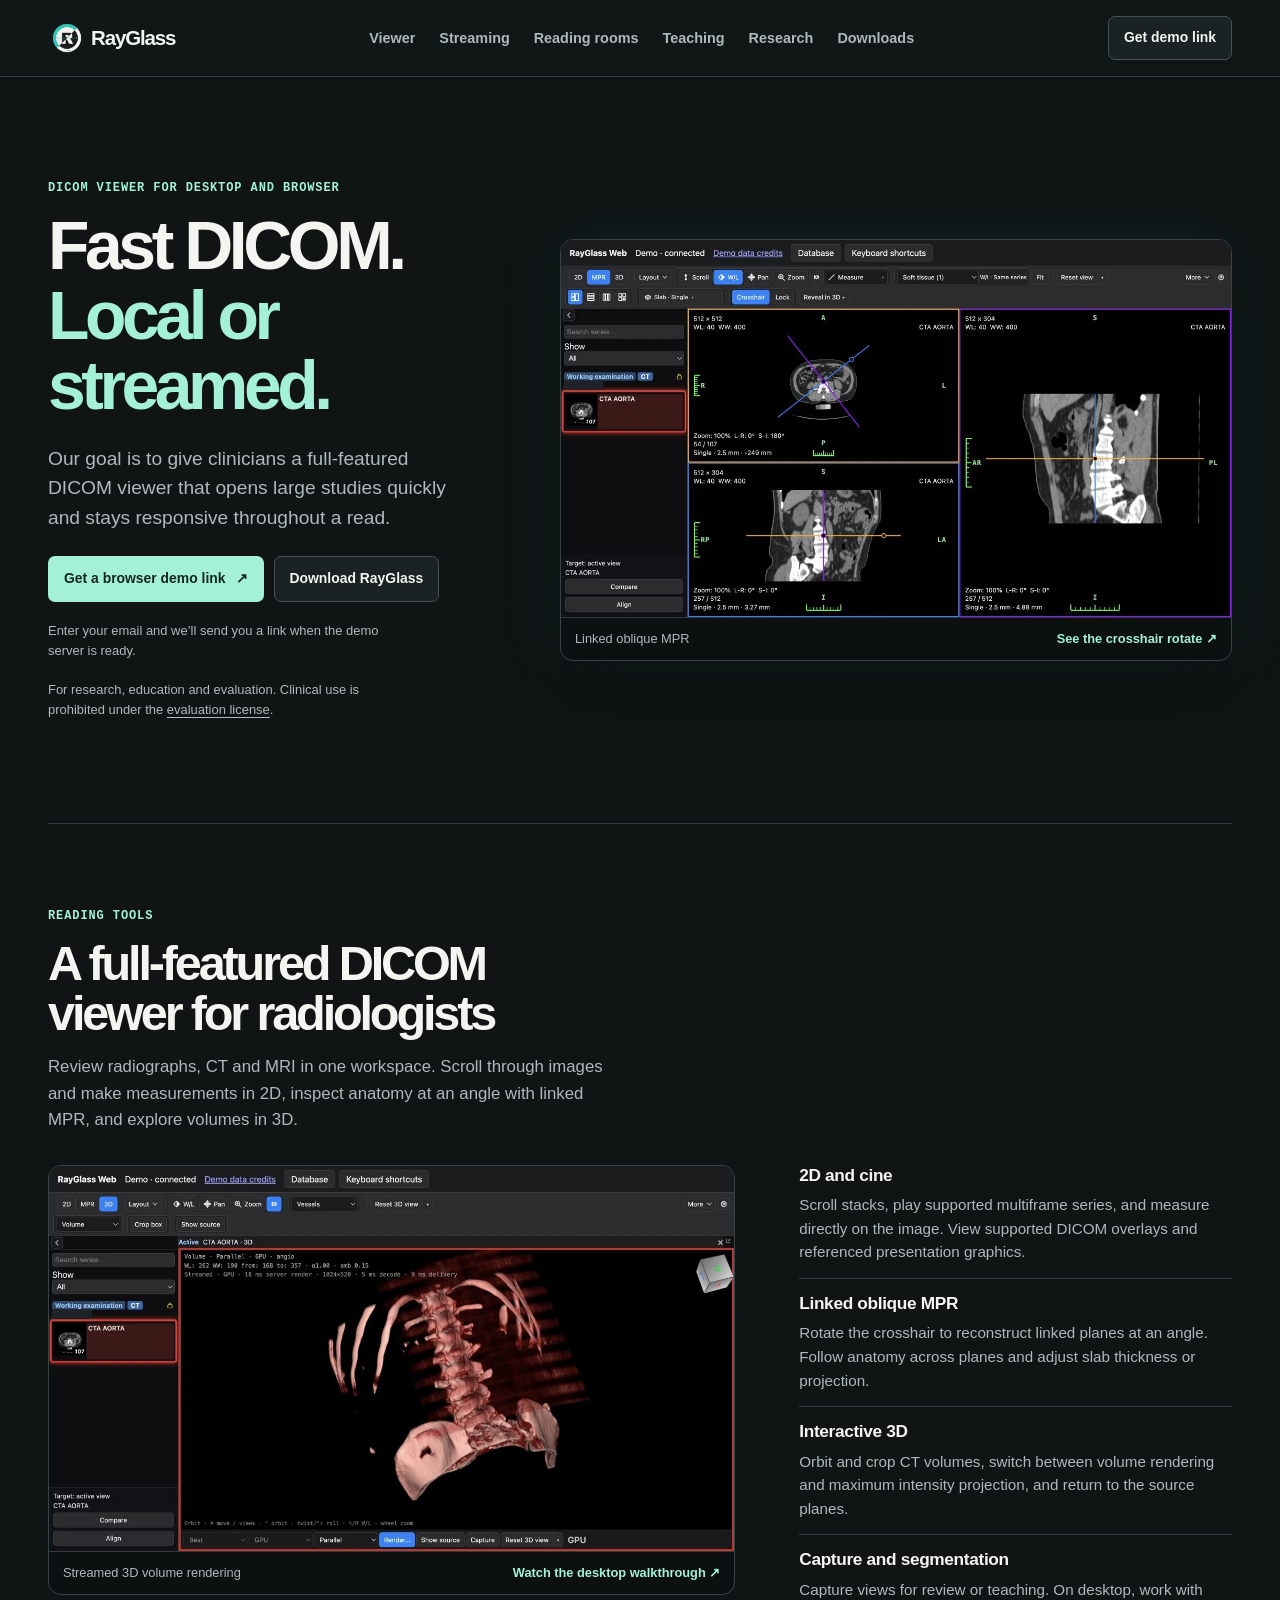
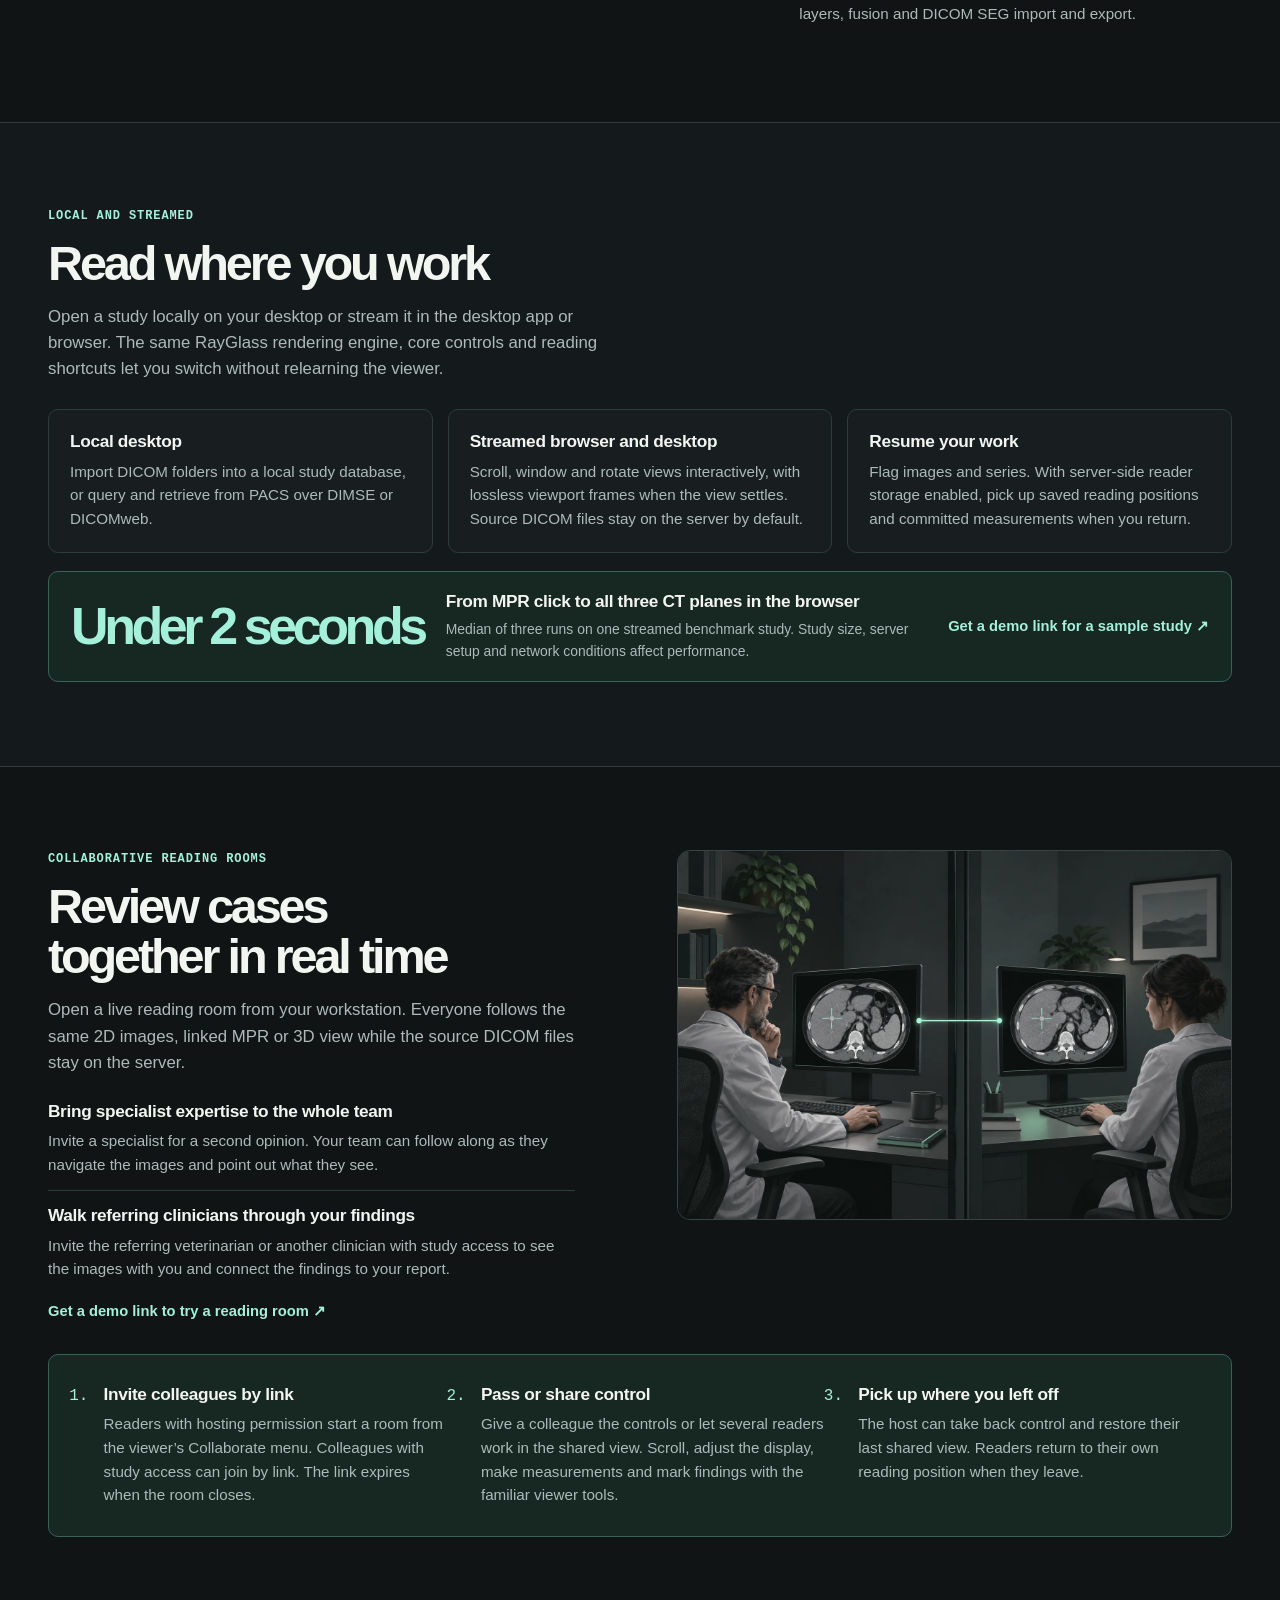
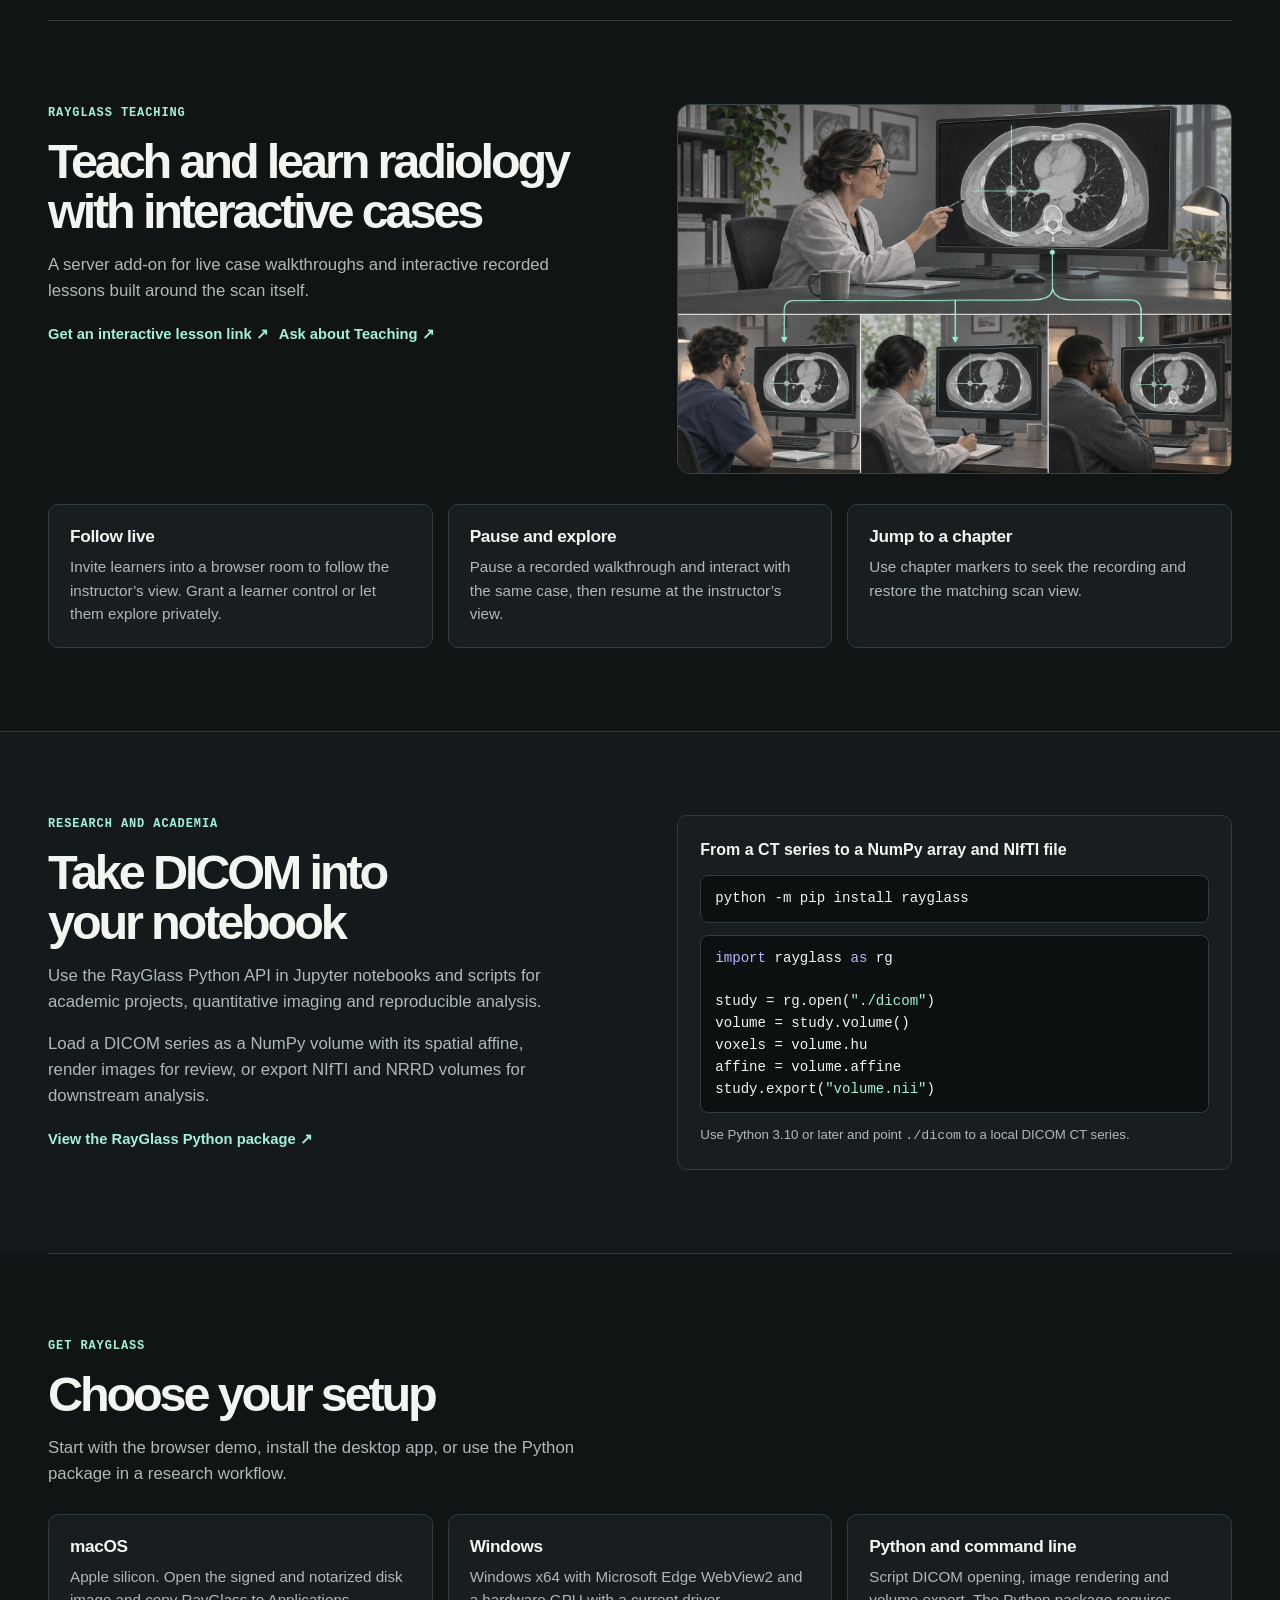
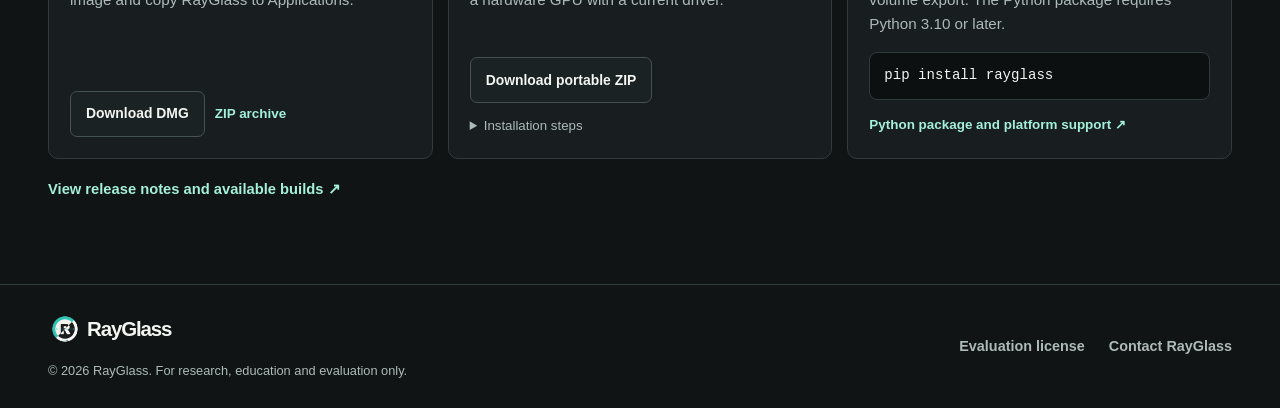
==== commit 2237c171: "Publish RayGlass homepage redesign" ====
--- a/index.html
+++ b/index.html
@@ -3,180 +3,305 @@
   <head>
     <meta charset="UTF-8" />
     <meta name="viewport" content="width=device-width, initial-scale=1.0" />
-    <!-- Pre-launch: keep the site out of search indexes. -->
     <meta name="robots" content="noindex, nofollow" />
-    <title>RayGlass — DICOM viewer (evaluation)</title>
+    <meta name="theme-color" content="#101415" />
     <meta
       name="description"
-      content="RayGlass — fast DICOM viewer with GUI and CLI. Research/evaluation use only; not for clinical diagnosis."
+      content="RayGlass is a DICOM viewer for desktop and browser, with local and streamed reading, live collaboration, interactive teaching and a Python API for imaging research."
     />
-    <link rel="stylesheet" href="./styles.css?v=3" />
+    <title>RayGlass — DICOM viewer for desktop and browser</title>
+    <link rel="icon" href="./assets/rayglass-mark.png" />
+    <link rel="stylesheet" href="./styles.css?v=7" />
   </head>
   <body>
-    <header class="hero">
-      <h1>RayGlass</h1>
-      <p class="tagline">Fast DICOM viewer — native GUI and unrestricted CLI.</p>
-      <div class="cta">
-        <a class="btn primary" href="#download">Download</a>
-        <a class="btn" id="try-browser-btn" href="https://demo.rayglass.net/">Try in browser</a>
-        <button
-          type="button"
-          class="btn muted"
-          id="buy-license-btn"
-          aria-haspopup="dialog"
-          title="Licensing not available yet"
-        >
-          Buy / License
-        </button>
+    <a class="skip-link" href="#main">Skip to content</a>
+    <header class="site-header">
+      <nav class="shell navigation" aria-label="Main navigation">
+        <a class="brand" href="./index.html">
+          <img src="./assets/rayglass-mark.png" width="38" height="38" alt="" />
+          RayGlass
+        </a>
+        <div class="nav-links">
+          <a href="#viewer">Viewer</a>
+          <a href="#streaming">Streaming</a>
+          <a href="#reading-rooms">Reading rooms</a>
+          <a href="#teaching">Teaching</a>
+          <a href="#research">Research</a>
+          <a href="#download">Downloads</a>
+        </div>
+        <a class="button button-small button-outline" href="https://demo.rayglass.net/">Get demo link</a>
+      </nav>
+    </header>
+
+    <main id="main">
+      <section class="shell hero" aria-labelledby="hero-title">
+        <div class="hero-copy">
+          <p class="eyebrow">DICOM viewer for desktop and browser</p>
+          <h1 id="hero-title">Fast DICOM.<br /><span>Local or streamed.</span></h1>
+          <p class="lede">
+            Our goal is to give clinicians a full-featured DICOM viewer that opens large studies
+            quickly and stays responsive throughout a read.
+          </p>
+          <div class="actions">
+            <a class="button button-primary" href="https://demo.rayglass.net/">Get a browser demo link <span aria-hidden="true">↗</span></a>
+            <a class="button button-outline" href="#download">Download RayGlass</a>
+          </div>
+          <p class="hero-note">Enter your email and we’ll send you a link when the demo server is ready.</p>
+          <p class="hero-note">For research, education and evaluation. Clinical use is prohibited under the <a href="./license.html">evaluation license</a>.</p>
+        </div>
+        <figure class="product-frame hero-frame">
+          <img
+            src="./assets/oblique-mpr.webp"
+            width="1280"
+            height="720"
+            fetchpriority="high"
+            alt="RayGlass browser viewer showing a rotated crosshair and three linked oblique CT planes"
+          />
+          <figcaption>
+            <span>Linked oblique MPR</span>
+            <a href="./assets/oblique-mpr-motion.gif">See the crosshair rotate <span aria-hidden="true">↗</span></a>
+          </figcaption>
+        </figure>
+      </section>
+
+      <section id="viewer" class="shell section" aria-labelledby="viewer-title">
+        <div class="section-heading">
+          <p class="eyebrow">Reading tools</p>
+          <h2 id="viewer-title">A full-featured DICOM viewer for radiologists</h2>
+          <p>Review radiographs, CT and MRI in one workspace. Scroll through images and make measurements in 2D, inspect anatomy at an angle with linked MPR, and explore volumes in 3D.</p>
+        </div>
+        <div class="viewer-grid">
+          <figure class="product-frame volume-frame">
+            <img
+              src="./assets/volume-rendering.webp"
+              width="1280"
+              height="720"
+              loading="lazy"
+              decoding="async"
+              alt="RayGlass browser viewer showing a streamed 3D CT volume of the spine and pelvis"
+            />
+            <figcaption>
+              <span>Streamed 3D volume rendering</span>
+              <a href="./assets/walkthrough.mp4">Watch the desktop walkthrough <span aria-hidden="true">↗</span></a>
+            </figcaption>
+          </figure>
+          <div class="feature-list">
+            <article>
+              <h3>2D and cine</h3>
+              <p>Scroll stacks, play supported multiframe series, and measure directly on the image. View supported DICOM overlays and referenced presentation graphics.</p>
+            </article>
+            <article>
+              <h3>Linked oblique MPR</h3>
+              <p>Rotate the crosshair to reconstruct linked planes at an angle. Follow anatomy across planes and adjust slab thickness or projection.</p>
+            </article>
+            <article>
+              <h3>Interactive 3D</h3>
+              <p>Orbit and crop CT volumes, switch between volume rendering and maximum intensity projection, and return to the source planes.</p>
+            </article>
+            <article>
+              <h3>Capture and segmentation</h3>
+              <p>Capture views for review or teaching. On desktop, work with layers, fusion and DICOM SEG import and export.</p>
+            </article>
+          </div>
+        </div>
+      </section>
+
+      <section id="streaming" class="streaming section" aria-labelledby="streaming-title">
+        <div class="shell">
+          <div class="section-heading">
+            <p class="eyebrow">Local and streamed</p>
+            <h2 id="streaming-title">Read where you work</h2>
+            <p>Open a study locally on your desktop or stream it in the desktop app or browser. The same RayGlass rendering engine, core controls and reading shortcuts let you switch without relearning the viewer.</p>
+          </div>
+          <div class="workflow-grid">
+            <article class="card">
+              <h3>Local desktop</h3>
+              <p>Import DICOM folders into a local study database, or query and retrieve from PACS over DIMSE or DICOMweb.</p>
+            </article>
+            <article class="card">
+              <h3>Streamed browser and desktop</h3>
+              <p>Scroll, window and rotate views interactively, with lossless viewport frames when the view settles. Source DICOM files stay on the server by default.</p>
+            </article>
+            <article class="card">
+              <h3>Resume your work</h3>
+              <p>Flag images and series. With server-side reader storage enabled, pick up saved reading positions and committed measurements when you return.</p>
+            </article>
+          </div>
+          <div class="benchmark">
+            <strong>Under 2 seconds</strong>
+            <div>
+              <h3>From MPR click to all three CT planes in the browser</h3>
+              <p>Median of three runs on one streamed benchmark study. Study size, server setup and network conditions affect performance.</p>
+            </div>
+            <a class="text-link" href="https://demo.rayglass.net/">Get a demo link for a sample study <span aria-hidden="true">↗</span></a>
+          </div>
+        </div>
+      </section>
+
+      <section id="reading-rooms" class="shell section split-section reading-rooms" aria-labelledby="rooms-title">
+        <div class="section-heading">
+          <p class="eyebrow">Collaborative reading rooms</p>
+          <h2 id="rooms-title">Review cases together in real time</h2>
+          <p>Open a live reading room from your workstation. Everyone follows the same 2D images, linked MPR or 3D view while the source DICOM files stay on the server.</p>
+          <div class="feature-list room-benefits">
+            <article>
+              <h3>Bring specialist expertise to the whole team</h3>
+              <p>Invite a specialist for a second opinion. Your team can follow along as they navigate the images and point out what they see.</p>
+            </article>
+            <article>
+              <h3>Walk referring clinicians through your findings</h3>
+              <p>Invite the referring veterinarian or another clinician with study access to see the images with you and connect the findings to your report.</p>
+            </article>
+          </div>
+          <a class="text-link" href="https://demo.rayglass.net/">Get a demo link to try a reading room <span aria-hidden="true">↗</span></a>
+        </div>
+        <figure class="product-frame section-illustration">
+          <img
+            src="./assets/collaborative-reading-room.webp"
+            width="1536"
+            height="1024"
+            loading="lazy"
+            decoding="async"
+            alt="Two radiologists at separate workstations review the same CT slice, with a line connecting their displays"
+          />
+        </figure>
+        <div class="room-workflow">
+          <ol class="feature-list">
+            <li>
+              <h3>Invite colleagues by link</h3>
+              <p>Readers with hosting permission start a room from the viewer’s Collaborate menu. Colleagues with study access can join by link. The link expires when the room closes.</p>
+            </li>
+            <li>
+              <h3>Pass or share control</h3>
+              <p>Give a colleague the controls or let several readers work in the shared view. Scroll, adjust the display, make measurements and mark findings with the familiar viewer tools.</p>
+            </li>
+            <li>
+              <h3>Pick up where you left off</h3>
+              <p>The host can take back control and restore their last shared view. Readers return to their own reading position when they leave.</p>
+            </li>
+          </ol>
+        </div>
+      </section>
+
+      <section id="teaching" class="shell section split-section teaching" aria-labelledby="teaching-title">
+        <div class="section-heading">
+          <p class="eyebrow">RayGlass Teaching</p>
+          <h2 id="teaching-title">Teach and learn radiology with interactive cases</h2>
+          <p>A server add-on for live case walkthroughs and interactive recorded lessons built around the scan itself.</p>
+          <div class="actions">
+            <a class="text-link" href="https://demo.rayglass.net/webinar">Get an interactive lesson link <span aria-hidden="true">↗</span></a>
+            <a class="text-link" href="mailto:info@rayglass.net?subject=RayGlass%20Teaching">Ask about Teaching <span aria-hidden="true">↗</span></a>
+          </div>
+        </div>
+        <figure class="product-frame section-illustration">
+          <img
+            src="./assets/virtual-radiology-class.webp"
+            width="1536"
+            height="1024"
+            loading="lazy"
+            decoding="async"
+            alt="A radiology instructor guides three remote learners who are viewing the same chest CT slice on their own screens"
+          />
+        </figure>
+        <div class="workflow-grid teaching-features">
+          <article class="card">
+            <h3>Follow live</h3>
+            <p>Invite learners into a browser room to follow the instructor’s view. Grant a learner control or let them explore privately.</p>
+          </article>
+          <article class="card">
+            <h3>Pause and explore</h3>
+            <p>Pause a recorded walkthrough and interact with the same case, then resume at the instructor’s view.</p>
+          </article>
+          <article class="card">
+            <h3>Jump to a chapter</h3>
+            <p>Use chapter markers to seek the recording and restore the matching scan view.</p>
+          </article>
+        </div>
+      </section>
+
+      <section id="research" class="research section" aria-labelledby="research-title">
+        <div class="shell split-section">
+          <div class="section-heading">
+            <p class="eyebrow">Research and academia</p>
+            <h2 id="research-title">Take DICOM into your notebook</h2>
+            <p>Use the RayGlass Python API in Jupyter notebooks and scripts for academic projects, quantitative imaging and reproducible analysis.</p>
+            <p>Load a DICOM series as a NumPy volume with its spatial affine, render images for review, or export NIfTI and NRRD volumes for downstream analysis.</p>
+            <a class="text-link" href="https://pypi.org/project/rayglass/">View the RayGlass Python package <span aria-hidden="true">↗</span></a>
+          </div>
+          <figure class="code-example">
+            <figcaption>From a CT series to a NumPy array and NIfTI file</figcaption>
+            <pre><code>python -m pip install rayglass</code></pre>
+            <pre><code><span class="code-keyword">import</span> rayglass <span class="code-keyword">as</span> rg
+
+study = rg.open(<span class="code-string">"./dicom"</span>)
+volume = study.volume()
+voxels = volume.hu
+affine = volume.affine
+study.export(<span class="code-string">"volume.nii"</span>)</code></pre>
+            <p>Use Python 3.10 or later and point <code>./dicom</code> to a local DICOM CT series.</p>
+          </figure>
+        </div>
+      </section>
+
+      <section id="download" class="shell section downloads" aria-labelledby="download-title">
+        <div class="section-heading">
+          <p class="eyebrow">Get RayGlass</p>
+          <h2 id="download-title">Choose your setup</h2>
+          <p>Start with the browser demo, install the desktop app, or use the Python package in a research workflow.</p>
+        </div>
+        <div class="workflow-grid">
+          <article class="card download-card">
+            <div>
+              <h3>macOS</h3>
+              <p>Apple silicon. Open the signed and notarized disk image and copy RayGlass to Applications.</p>
+            </div>
+            <div class="actions">
+              <a class="button button-outline" href="https://github.com/rayglass-org/rayglass.net/releases/latest/download/RayGlass-macos-arm64.dmg">Download DMG</a>
+              <a class="text-link" href="https://github.com/rayglass-org/rayglass.net/releases/latest/download/RayGlass-macos-arm64.zip">ZIP archive</a>
+            </div>
+          </article>
+          <article class="card download-card">
+            <div>
+              <h3>Windows</h3>
+              <p>Windows x64 with Microsoft Edge WebView2 and a hardware GPU with a current driver.</p>
+            </div>
+            <div>
+              <a class="button button-outline" href="https://github.com/rayglass-org/rayglass.net/releases/latest/download/RayGlass-windows-x64-portable.zip">Download portable ZIP</a>
+              <details>
+                <summary>Installation steps</summary>
+                <p>Open the ZIP’s Properties, select <strong>Unblock</strong> if offered, and apply the change. Extract the ZIP and run <code>rayglass-desktop.exe</code> from the RayGlass folder.</p>
+              </details>
+            </div>
+          </article>
+          <article class="card download-card">
+            <div>
+              <h3>Python and command line</h3>
+              <p>Script DICOM opening, image rendering and volume export. The Python package requires Python 3.10 or later.</p>
+            </div>
+            <div>
+              <pre><code>pip install rayglass</code></pre>
+              <a class="text-link" href="https://pypi.org/project/rayglass/">Python package and platform support <span aria-hidden="true">↗</span></a>
+            </div>
+          </article>
+        </div>
+        <p class="release-link"><a class="text-link" href="https://github.com/rayglass-org/rayglass.net/releases/latest">View release notes and available builds <span aria-hidden="true">↗</span></a></p>
+      </section>
+    </main>
+
+    <footer class="site-footer">
+      <div class="shell footer-inner">
+        <div>
+          <a class="brand" href="./index.html">
+            <img src="./assets/rayglass-mark.png" width="34" height="34" alt="" />
+            RayGlass
+          </a>
+          <p>© 2026 RayGlass. For research, education and evaluation only.</p>
+        </div>
+        <div class="footer-links">
+          <a href="./license.html">Evaluation license</a>
+          <a href="mailto:info@rayglass.net">Contact RayGlass</a>
+        </div>
       </div>
-    </header>
-
-    <div class="banner" role="alert">
-      <strong>NOT FDA approved — not for clinical use.</strong> RayGlass is for research,
-      education, and evaluation only. Do not use for medical diagnosis, patient care, or
-      life-critical decisions.
-    </div>
-
-    <main>
-      <section id="download" class="section">
-        <h2>Download</h2>
-        <p class="muted">
-          Builds are unsigned and portable — no administrator rights needed. Follow the unblock step
-          for your OS the first time.
-        </p>
-
-        <div class="cards">
-          <article class="card">
-            <h3>macOS (Apple Silicon)</h3>
-            <p>
-              <a
-                class="btn"
-                href="https://github.com/rayglass-org/rayglass.net/releases/latest/download/RayGlass-macos-arm64.zip"
-                >RayGlass-macos-arm64.zip</a
-              >
-              <a
-                class="btn ghost"
-                href="https://github.com/rayglass-org/rayglass.net/releases/latest/download/RayGlass-macos-arm64.dmg"
-                >.dmg</a
-              >
-            </p>
-            <p class="steps-label">macOS 15+ Gatekeeper bypass:</p>
-            <ol>
-              <li>Unzip (or open the .dmg and drag <code>RayGlass.app</code> to a folder).</li>
-              <li>
-                Open <strong>Terminal</strong> and run:
-                <pre><code>xattr -cr /path/to/RayGlass.app</code></pre>
-              </li>
-              <li>Double-click <code>RayGlass.app</code> to launch.</li>
-            </ol>
-          </article>
-
-          <article class="card">
-            <h3>Windows (x64)</h3>
-            <p>
-              <a
-                class="btn"
-                href="https://github.com/rayglass-org/rayglass.net/releases/latest/download/RayGlass-windows-x64-portable.zip"
-                >RayGlass-windows-x64-portable.zip</a
-              >
-            </p>
-            <p class="steps-label">Windows SmartScreen / Mark-of-the-Web bypass:</p>
-            <ol>
-              <li>
-                <strong>Right-click</strong> the downloaded <code>.zip</code> &gt;
-                <strong>Properties</strong>.
-              </li>
-              <li>
-                Check <strong>Unblock</strong> (bottom of the dialog) &gt; <strong>Apply</strong>.
-              </li>
-              <li>
-                <em>Then</em> extract the zip and run <code>RayGlass\rayglass-desktop.exe</code>.
-              </li>
-            </ol>
-            <p class="muted small">
-              Requires the Microsoft Edge WebView2 runtime (preinstalled on Windows 11 and current
-              Windows 10).
-            </p>
-          </article>
-
-          <article class="card">
-            <h3>Python / CLI</h3>
-            <p>Closed-source binary wheel — no build tools needed:</p>
-            <pre><code>pip install rayglass</code></pre>
-            <p class="steps-label">Open a study and render a PNG:</p>
-            <pre><code>import rayglass as rg
-
-s = rg.open("./dicom")
-s.render("axial.png")</code></pre>
-            <p class="steps-label">Wheel platforms (Python 3.10+):</p>
-            <ul>
-              <li>Linux x86_64 and aarch64 (ARM)</li>
-              <li>macOS Apple Silicon (arm64)</li>
-              <li>Windows x64 (Intel / AMD)</li>
-            </ul>
-            <p class="muted small">
-              Not built: macOS Intel, Windows ARM. The CLI is unrestricted and prints a one-line
-              research/evaluation notice on first use.
-            </p>
-          </article>
-        </div>
-      </section>
-
-      <section class="section">
-        <h2>What you get</h2>
-        <ul class="features">
-          <li>2D, MPR, and 3D volume rendering from raw DICOM.</li>
-          <li>Drag-and-drop study import and a fast local database.</li>
-          <li>Scriptable <code>rayglass</code> CLI for export, MPR, and volume dumps.</li>
-          <li>Plugin system for segmentation, fusion, and measurements.</li>
-        </ul>
-        <figure class="media">
-          <video
-            controls
-            muted
-            playsinline
-            loop
-            preload="metadata"
-            poster="./assets/walkthrough-poster.jpg"
-          >
-            <source src="./assets/walkthrough.mp4" type="video/mp4" />
-          </video>
-        </figure>
-      </section>
-    </main>
-
-    <footer class="footer">
-      <p>
-        <a href="./license.html">License (EULA)</a>
-        &middot;
-        <a href="#download">Downloads</a>
-        &middot;
-        <a href="mailto:info@rayglass.net">info@rayglass.net</a>
-      </p>
-      <p class="muted small">Copyright 2026 RayGlass. All rights reserved. NOT FDA approved.</p>
     </footer>
-
-    <dialog id="buy-license-dialog" class="note-dialog">
-      <h3>Licensing</h3>
-      <p>
-        Not ready to sell licenses yet — we're still working on it. Evaluation builds remain free
-        for research and education.
-      </p>
-      <form method="dialog" class="note-dialog-actions">
-        <button type="submit" class="btn primary">Got it</button>
-      </form>
-    </dialog>
-
-    <script>
-      (() => {
-        var buyBtn = document.getElementById("buy-license-btn");
-        var buyDlg = document.getElementById("buy-license-dialog");
-        if (buyBtn && buyDlg) {
-          buyBtn.addEventListener("click", () => {
-            buyDlg.showModal();
-          });
-        }
-      })();
-    </script>
   </body>
 </html>
--- a/styles.css
+++ b/styles.css
@@ -1,288 +1,603 @@
 :root {
-  --bg: #0f1113;
-  --panel: #17191c;
-  --fg: #f2f3f5;
-  --muted: #9aa0a6;
-  --accent: #0a84ff;
-  --border: #2a2d31;
-  --warn-bg: #3a0d0d;
-  --warn-border: #7a2222;
-  --warn-fg: #ff6b6b;
-  --font: -apple-system, BlinkMacSystemFont, "Segoe UI", Roboto, Helvetica, Arial, sans-serif;
-  --mono: ui-monospace, SFMono-Regular, Menlo, Consolas, monospace;
+  color-scheme: dark;
+  --bg: #101415;
+  --surface: #181e20;
+  --surface-deep: #0c1011;
+  --text: #f3f5f1;
+  --muted: #adbab9;
+  --line: #303b3d;
+  --accent: #a4f0d8;
+  --accent-ink: #142722;
+  --shell: 1280px;
+  --font: -apple-system, BlinkMacSystemFont, "Segoe UI", sans-serif;
+  --mono: ui-monospace, SFMono-Regular, Consolas, monospace;
 }
 
 * {
   box-sizing: border-box;
 }
 
-html,
+html {
+  scroll-padding-top: 26px;
+}
+
 body {
   margin: 0;
   background: var(--bg);
-  color: var(--fg);
+  color: var(--text);
   font-family: var(--font);
-  line-height: 1.5;
+  line-height: 1.55;
+  -webkit-font-smoothing: antialiased;
 }
 
 a {
   color: var(--accent);
 }
 
+a:focus-visible,
+summary:focus-visible {
+  outline: 2px solid var(--accent);
+  outline-offset: 5px;
+}
+
+h1,
+h2,
+h3,
+p,
+figure {
+  margin: 0;
+}
+img {
+  display: block;
+  max-width: 100%;
+}
 code,
 pre {
   font-family: var(--mono);
-  font-size: 0.9em;
 }
 
 pre {
-  background: #0a0c0e;
-  border: 1px solid var(--border);
-  border-radius: 6px;
-  padding: 10px 12px;
-  overflow-x: auto;
+  margin: 0 0 12px;
+  padding: 12px 14px;
+  overflow: auto;
+  border: 1px solid var(--line);
+  border-radius: 8px;
+  background: var(--surface-deep);
+  font-size: 0.88rem;
+}
+
+.shell {
+  width: min(var(--shell), calc(100% - 96px));
+  margin-inline: auto;
+}
+
+.skip-link {
+  position: absolute;
+  z-index: 2;
+  top: 12px;
+  left: 12px;
+  transform: translateY(-180%);
+  padding: 9px 14px;
+  background: var(--accent);
+  color: var(--accent-ink);
+}
+
+.skip-link:focus {
+  transform: translateY(0);
+}
+
+.site-header {
+  border-bottom: 1px solid var(--line);
+  background: #111617;
+}
+
+.navigation {
+  display: flex;
+  min-height: 76px;
+  align-items: center;
+  justify-content: space-between;
+  gap: 28px;
+}
+
+.brand {
+  display: inline-flex;
+  flex: 0 0 auto;
+  align-items: center;
+  gap: 5px;
+  color: var(--text);
+  font-size: 1.28rem;
+  font-weight: 740;
+  letter-spacing: -0.055em;
+  text-decoration: none;
+}
+
+.brand img {
+  object-fit: contain;
+}
+
+.nav-links,
+.footer-links {
+  display: flex;
+  flex-wrap: wrap;
+  gap: 24px;
+}
+
+.nav-links a,
+.footer-links a {
+  color: var(--muted);
+  font-size: 0.9rem;
+  font-weight: 550;
+  text-decoration: none;
+}
+
+.nav-links a:hover,
+.footer-links a:hover {
+  color: var(--accent);
 }
 
 .hero {
-  max-width: 960px;
-  margin: 0 auto;
-  padding: 72px 24px 32px;
+  display: grid;
+  grid-template-columns: minmax(0, 0.8fr) minmax(0, 1.2fr);
+  align-items: center;
+  gap: clamp(32px, 5vw, 72px);
+  padding-block: clamp(68px, 8vw, 116px);
+}
+
+.eyebrow {
+  margin-bottom: 13px;
+  color: var(--accent);
+  font-family: var(--mono);
+  font-size: 0.75rem;
+  font-weight: 650;
+  letter-spacing: 0.075em;
+  text-transform: uppercase;
+}
+
+h1,
+h2 {
+  font-weight: 680;
+  line-height: 1.03;
+  letter-spacing: -0.065em;
+  text-wrap: balance;
+}
+
+h1 {
+  font-size: clamp(3.25rem, 5.3vw, 5.35rem);
+}
+h1 span {
+  color: var(--accent);
+}
+h2 {
+  font-size: clamp(2.15rem, 3.8vw, 3.65rem);
+}
+
+h3 {
+  font-size: 1.08rem;
+  font-weight: 700;
+  letter-spacing: -0.02em;
+  line-height: 1.25;
+}
+
+.lede {
+  max-width: 38ch;
+  margin-block: 23px;
+  color: var(--muted);
+  font-size: clamp(1rem, 1.55vw, 1.2rem);
+}
+
+.actions {
+  display: flex;
+  flex-wrap: wrap;
+  align-items: center;
+  gap: 10px;
+}
+
+.button {
+  display: inline-flex;
+  min-height: 46px;
+  align-items: center;
+  justify-content: center;
+  gap: 10px;
+  border: 1px solid transparent;
+  border-radius: 7px;
+  padding: 10px 15px;
+  color: var(--text);
+  font-size: 0.87rem;
+  font-weight: 690;
   text-align: center;
-}
-
-.hero h1 {
-  font-size: 44px;
-  margin: 0 0 8px;
-  letter-spacing: -0.02em;
-}
-
-.tagline {
-  font-size: 19px;
-  color: var(--muted);
-  margin: 0 0 24px;
-}
-
-.cta {
+  text-decoration: none;
+}
+
+.button-small {
+  min-height: 38px;
+}
+.button-primary {
+  background: var(--accent);
+  color: var(--accent-ink);
+}
+.button-primary:hover {
+  background: #cbf9e9;
+}
+.button-outline {
+  border-color: #455254;
+  background: #1b2223;
+}
+.button-outline:hover {
+  border-color: var(--accent);
+}
+
+.hero-note {
+  max-width: 46ch;
+  margin-top: 19px;
+  color: var(--muted);
+  font-size: 0.81rem;
+}
+
+.hero-note a {
+  color: inherit;
+  text-underline-offset: 3px;
+}
+
+.product-frame {
+  min-width: 0;
+  overflow: hidden;
+  border: 1px solid #364446;
+  border-radius: 13px;
+  background: var(--surface-deep);
+}
+
+.hero-frame {
+  box-shadow:
+    0 0 70px #63dcbb13,
+    0 26px 55px #0005;
+}
+
+.product-frame img {
+  width: 100%;
+  height: auto;
+  aspect-ratio: 16 / 9;
+  background: #070909;
+}
+
+.product-frame figcaption {
   display: flex;
-  gap: 12px;
-  justify-content: center;
   flex-wrap: wrap;
-}
-
-.btn {
+  align-items: center;
+  justify-content: space-between;
+  gap: 5px 14px;
+  min-height: 43px;
+  border-top: 1px solid var(--line);
+  padding: 8px 14px;
+  color: var(--muted);
+  font-size: 0.8rem;
+}
+
+.product-frame figcaption a,
+.text-link {
+  font-weight: 640;
+  text-decoration: none;
+  text-underline-offset: 4px;
+}
+
+.product-frame figcaption a:hover,
+.text-link:hover {
+  text-decoration: underline;
+}
+
+.section {
+  border-top: 1px solid var(--line);
+  padding-block: clamp(44px, 6.5vw, 89px);
+}
+
+.section-heading {
+  max-width: 710px;
+}
+
+.section-heading > p:not(.eyebrow) {
+  max-width: 60ch;
+  margin-top: 16px;
+  color: var(--muted);
+  font-size: 1.05rem;
+}
+
+.viewer-grid {
+  display: grid;
+  grid-template-columns: minmax(0, 1.35fr) minmax(0, 0.85fr);
+  align-items: start;
+  gap: clamp(28px, 5vw, 72px);
+  margin-top: 32px;
+}
+
+.feature-list > * {
+  padding-block: 14px;
+}
+.feature-list > :first-child {
+  padding-top: 0;
+}
+.feature-list > * + * {
+  border-top: 1px solid var(--line);
+}
+.feature-list p,
+.card p,
+.benchmark p {
+  margin-top: 7px;
+  color: var(--muted);
+}
+.feature-list p,
+.card p {
+  font-size: 0.95rem;
+}
+
+.streaming {
+  background: #141a1b;
+  border-bottom: 1px solid var(--line);
+}
+
+.workflow-grid {
+  display: grid;
+  grid-template-columns: repeat(3, minmax(0, 1fr));
+  gap: 15px;
+  margin-top: 27px;
+}
+
+.card {
+  min-width: 0;
+  padding: 21px;
+  border: 1px solid var(--line);
+  border-radius: 10px;
+  background: var(--surface);
+}
+
+.benchmark {
+  display: grid;
+  grid-template-columns: auto minmax(0, 1fr) auto;
+  align-items: center;
+  gap: 22px;
+  margin-top: 18px;
+  padding: 19px 22px;
+  border: 1px solid #396257;
+  border-radius: 10px;
+  background: #172722;
+}
+
+.benchmark strong {
+  color: var(--accent);
+  font-size: clamp(2.1rem, 4.1vw, 3.25rem);
+  letter-spacing: -0.085em;
+  line-height: 1;
+  white-space: nowrap;
+}
+
+.benchmark p {
+  font-size: 0.87rem;
+}
+.benchmark .text-link,
+.split-section .text-link,
+.release-link {
+  font-size: 0.92rem;
+}
+
+.split-section {
+  display: grid;
+  grid-template-columns: minmax(0, 0.95fr) minmax(0, 1fr);
+  gap: clamp(30px, 8vw, 128px);
+}
+
+.reading-rooms,
+.teaching {
+  row-gap: 30px;
+}
+.reading-rooms {
+  border-top: 0;
+}
+.room-benefits {
+  margin-top: 25px;
+}
+.room-benefits > :last-child {
+  padding-bottom: 0;
+}
+.section-illustration {
+  align-self: start;
+}
+.section-illustration img {
+  aspect-ratio: 3 / 2;
+}
+.teaching-features {
+  grid-column: 1 / -1;
+  margin-top: 0;
+}
+
+.split-section .text-link {
   display: inline-block;
-  padding: 10px 18px;
-  border-radius: 8px;
-  border: 1px solid var(--border);
-  background: var(--panel);
-  color: var(--fg);
-  text-decoration: none;
-  font-weight: 600;
-  font-size: 14px;
-}
-
-.btn.primary {
-  background: var(--accent);
-  border-color: var(--accent);
-  color: #fff;
-}
-
-.btn.ghost {
-  background: transparent;
-}
-
-.btn.muted {
-  background: transparent;
-  border-color: #2f3338;
-  border-style: dashed;
-  color: var(--muted);
-  font-weight: 500;
-  opacity: 0.72;
-}
-
-.btn.muted:hover {
-  filter: none;
-  opacity: 0.9;
-  color: #b0b5bb;
-}
-
-.btn:hover {
-  filter: brightness(1.1);
-}
-
-button.btn {
+  margin-top: 19px;
+}
+
+.room-workflow {
+  grid-column: 1 / -1;
+  padding: clamp(18px, 3vw, 29px);
+  border: 1px solid #396257;
+  border-radius: 10px;
+  background: #172722;
+}
+
+.room-workflow ol {
+  display: grid;
+  grid-template-columns: repeat(3, minmax(0, 1fr));
+  gap: 16px 28px;
+  margin: 0;
+  padding-inline-start: 1.25rem;
+}
+
+.room-workflow li {
+  padding: 0 0 0 0.35rem;
+  border: 0;
+}
+.room-workflow li::marker {
+  color: var(--accent);
+  font-family: var(--mono);
+}
+
+.research {
+  background: #141a1b;
+}
+
+.code-example {
+  align-self: start;
+  min-width: 0;
+  padding: clamp(15px, 2vw, 22px);
+  border: 1px solid var(--line);
+  border-radius: 10px;
+  background: var(--surface);
+}
+
+.code-example figcaption {
+  margin-bottom: 12px;
+  font-weight: 640;
+}
+
+.code-example p {
+  color: var(--muted);
+  font-size: 0.83rem;
+}
+.code-keyword {
+  color: #b3b9fa;
+}
+.code-string {
+  color: var(--accent);
+}
+
+.download-card {
+  display: flex;
+  flex-direction: column;
+  justify-content: space-between;
+  gap: 17px;
+}
+
+.download-card details {
+  margin-top: 13px;
+  color: var(--muted);
+  font-size: 0.83rem;
+}
+
+.download-card details p {
+  font-size: inherit;
+}
+.download-card summary {
+  width: fit-content;
   cursor: pointer;
-  font: inherit;
-}
-
-button.btn.muted {
-  cursor: not-allowed;
-}
-
-dialog.note-dialog {
-  color-scheme: dark;
-  border: 1px solid var(--border);
-  border-radius: 12px;
-  background: var(--panel);
-  color: var(--fg);
-  padding: 28px 28px 22px;
-  width: min(440px, calc(100vw - 40px));
-  max-width: calc(100vw - 40px);
-  margin: auto;
-  box-shadow: 0 16px 48px rgba(0, 0, 0, 0.55);
-}
-
-dialog.note-dialog::backdrop {
-  background: rgba(8, 10, 12, 0.72);
-}
-
-dialog.note-dialog h3 {
-  margin: 0 0 10px;
-  font-size: 17px;
-  font-weight: 650;
-  letter-spacing: -0.01em;
-  color: var(--fg);
-}
-
-dialog.note-dialog p {
-  margin: 0 0 22px;
-  font-size: 15px;
-  line-height: 1.5;
-  color: #d7dbe0;
-  text-align: left;
-}
-
-.note-dialog-actions {
+}
+.download-card .text-link {
+  font-size: 0.84rem;
+}
+.release-link {
+  margin-top: 19px;
+}
+
+.site-footer {
+  border-top: 1px solid var(--line);
+  padding-block: 27px;
+}
+
+.footer-inner {
   display: flex;
-  justify-content: flex-end;
-  align-items: center;
+  align-items: center;
+  justify-content: space-between;
   flex-wrap: wrap;
-  gap: 10px;
-  margin: 0;
-}
-
-.banner {
-  background: var(--warn-bg);
-  border-top: 1px solid var(--warn-border);
-  border-bottom: 1px solid var(--warn-border);
-  color: var(--warn-fg);
-  text-align: center;
-  padding: 12px 24px;
-  font-size: 14px;
-}
-
-.banner strong {
-  color: #ff8a8a;
-}
-
-main {
-  max-width: 960px;
-  margin: 0 auto;
-  padding: 8px 24px 48px;
-}
-
-.section {
-  padding: 32px 0;
-  border-bottom: 1px solid var(--border);
-}
-
-.section h2 {
-  font-size: 26px;
-  margin: 0 0 8px;
-}
-
-.muted {
-  color: var(--muted);
-}
-
-.small {
-  font-size: 12px;
-}
-
-.cards {
-  display: grid;
-  grid-template-columns: repeat(auto-fit, minmax(260px, 1fr));
-  gap: 16px;
-  margin-top: 20px;
-}
-
-.card {
-  background: var(--panel);
-  border: 1px solid var(--border);
-  border-radius: 10px;
-  padding: 18px;
-}
-
-.card h3 {
-  margin: 0 0 12px;
-  font-size: 17px;
-}
-
-.steps-label {
-  font-weight: 600;
-  margin: 14px 0 6px;
-  font-size: 13px;
-}
-
-.features {
-  columns: 2;
-  gap: 24px;
-  margin: 12px 0 0;
-  padding-left: 18px;
-  color: #d0d3d7;
-}
-
-.features li {
-  margin-bottom: 8px;
-}
-
-.card ol,
-.card ul {
-  margin: 0;
-  padding-left: 18px;
-  font-size: 13px;
-  color: var(--muted);
-}
-
-.card ol li,
-.card ul li {
-  margin-bottom: 6px;
-}
-
-.card code {
-  color: #d7dbe0;
-}
-
-.media {
-  margin: 24px 0 0;
-}
-
-.media img,
-.media video {
-  width: 100%;
-  border: 1px solid var(--border);
-  border-radius: 10px;
-  display: block;
-  background: #000;
-}
-
-.footer {
-  max-width: 960px;
-  margin: 0 auto;
-  padding: 28px 24px 56px;
-  text-align: center;
-  color: var(--muted);
-  font-size: 13px;
-}
-
-@media (max-width: 640px) {
-  .features {
-    columns: 1;
+  gap: 16px 24px;
+}
+
+.site-footer p {
+  margin-top: 7px;
+  color: var(--muted);
+  font-size: 0.8rem;
+}
+
+.legal-page {
+  width: min(960px, calc(100% - 48px));
+  margin: 32px auto;
+}
+
+.legal-page h2 {
+  margin-block: 16px 22px;
+}
+.legal-page pre {
+  white-space: pre-wrap;
+  overflow-wrap: anywhere;
+}
+
+@media (max-width: 1030px) {
+  .shell {
+    width: calc(100% - 56px);
   }
   .hero {
-    padding-top: 48px;
-  }
-  .hero h1 {
-    font-size: 34px;
-  }
-}
+    grid-template-columns: minmax(0, 0.9fr) minmax(0, 1.1fr);
+    gap: 25px;
+  }
+  .benchmark {
+    grid-template-columns: auto minmax(0, 1fr);
+  }
+  .benchmark .text-link {
+    grid-column: 2;
+  }
+}
+
+@media (max-width: 880px) {
+  .navigation {
+    flex-wrap: wrap;
+    gap: 4px 12px;
+    padding-block: 9px 11px;
+  }
+  .nav-links {
+    order: 1;
+    width: 100%;
+    gap: 5px 16px;
+  }
+  .nav-links a {
+    padding-block: 4px;
+    font-size: 0.82rem;
+  }
+}
+
+@media (max-width: 760px) {
+  .shell {
+    width: calc(100% - 36px);
+  }
+  .hero {
+    grid-template-columns: minmax(0, 1fr);
+    gap: 29px;
+    padding-block: 49px 44px;
+  }
+  h1 {
+    font-size: clamp(2.9rem, 9vw, 4.35rem);
+  }
+  .viewer-grid,
+  .split-section {
+    grid-template-columns: minmax(0, 1fr);
+  }
+  .viewer-grid {
+    margin-top: 23px;
+  }
+  .workflow-grid {
+    grid-template-columns: minmax(0, 1fr);
+  }
+  .room-workflow ol {
+    grid-template-columns: minmax(0, 1fr);
+  }
+  .room-workflow li + li {
+    border-top: 1px solid var(--line);
+    padding-top: 14px;
+  }
+  .benchmark {
+    gap: 12px 15px;
+    padding: 16px;
+  }
+}
+
+@media (max-width: 410px) {
+  .benchmark {
+    grid-template-columns: minmax(0, 1fr);
+  }
+  .benchmark .text-link {
+    grid-column: 1;
+  }
+}
